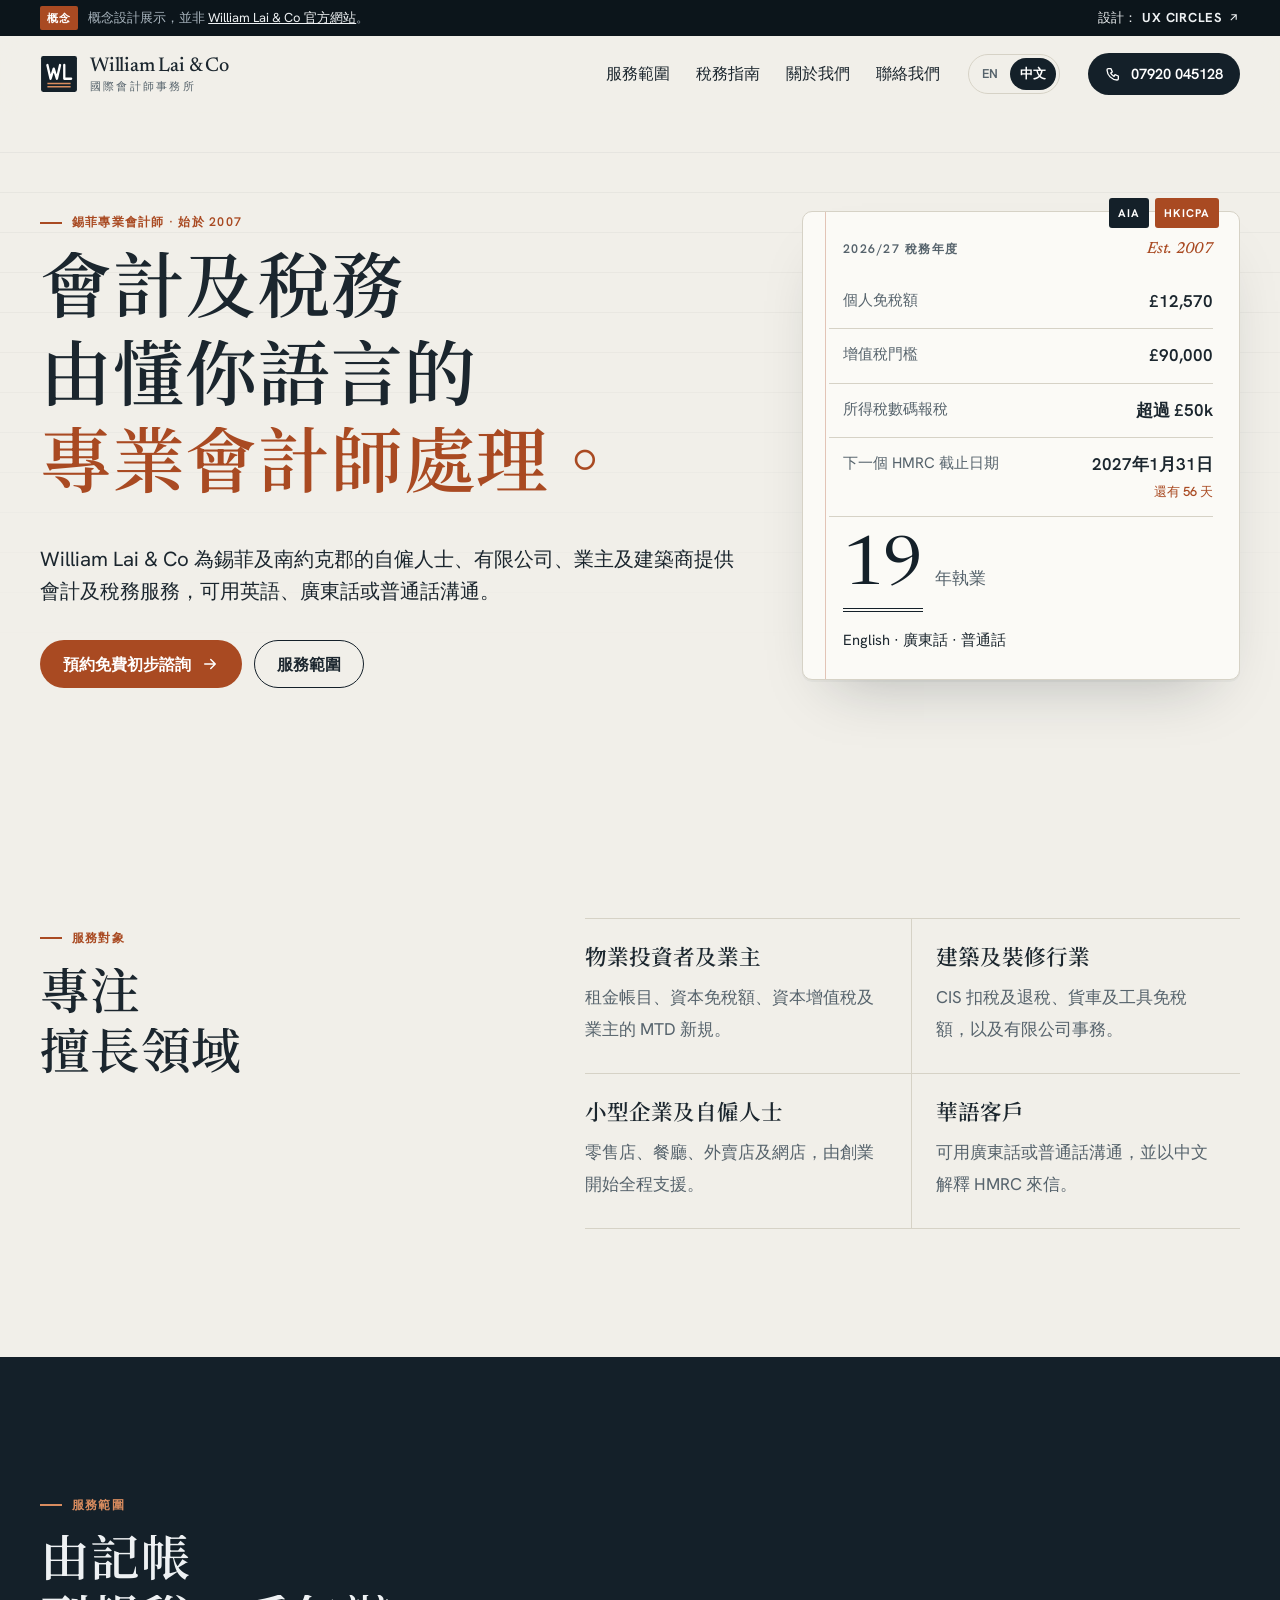
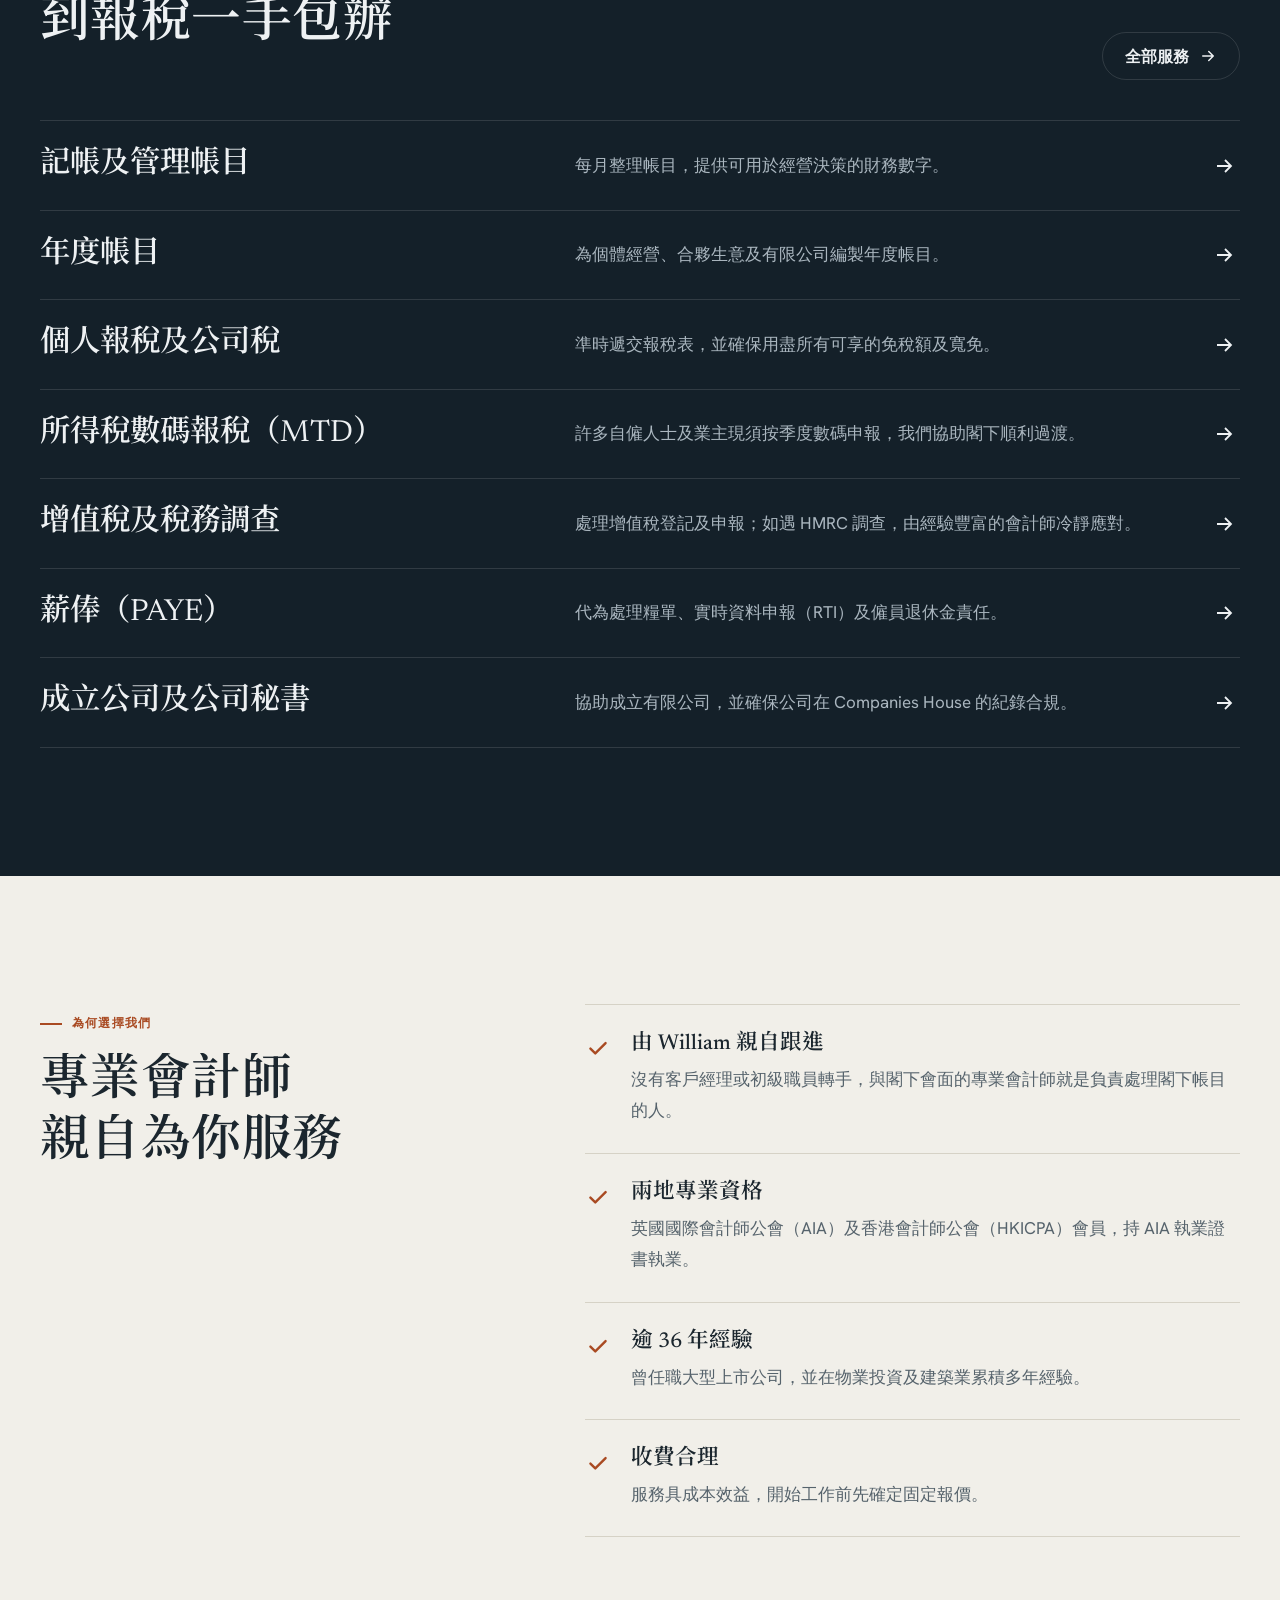
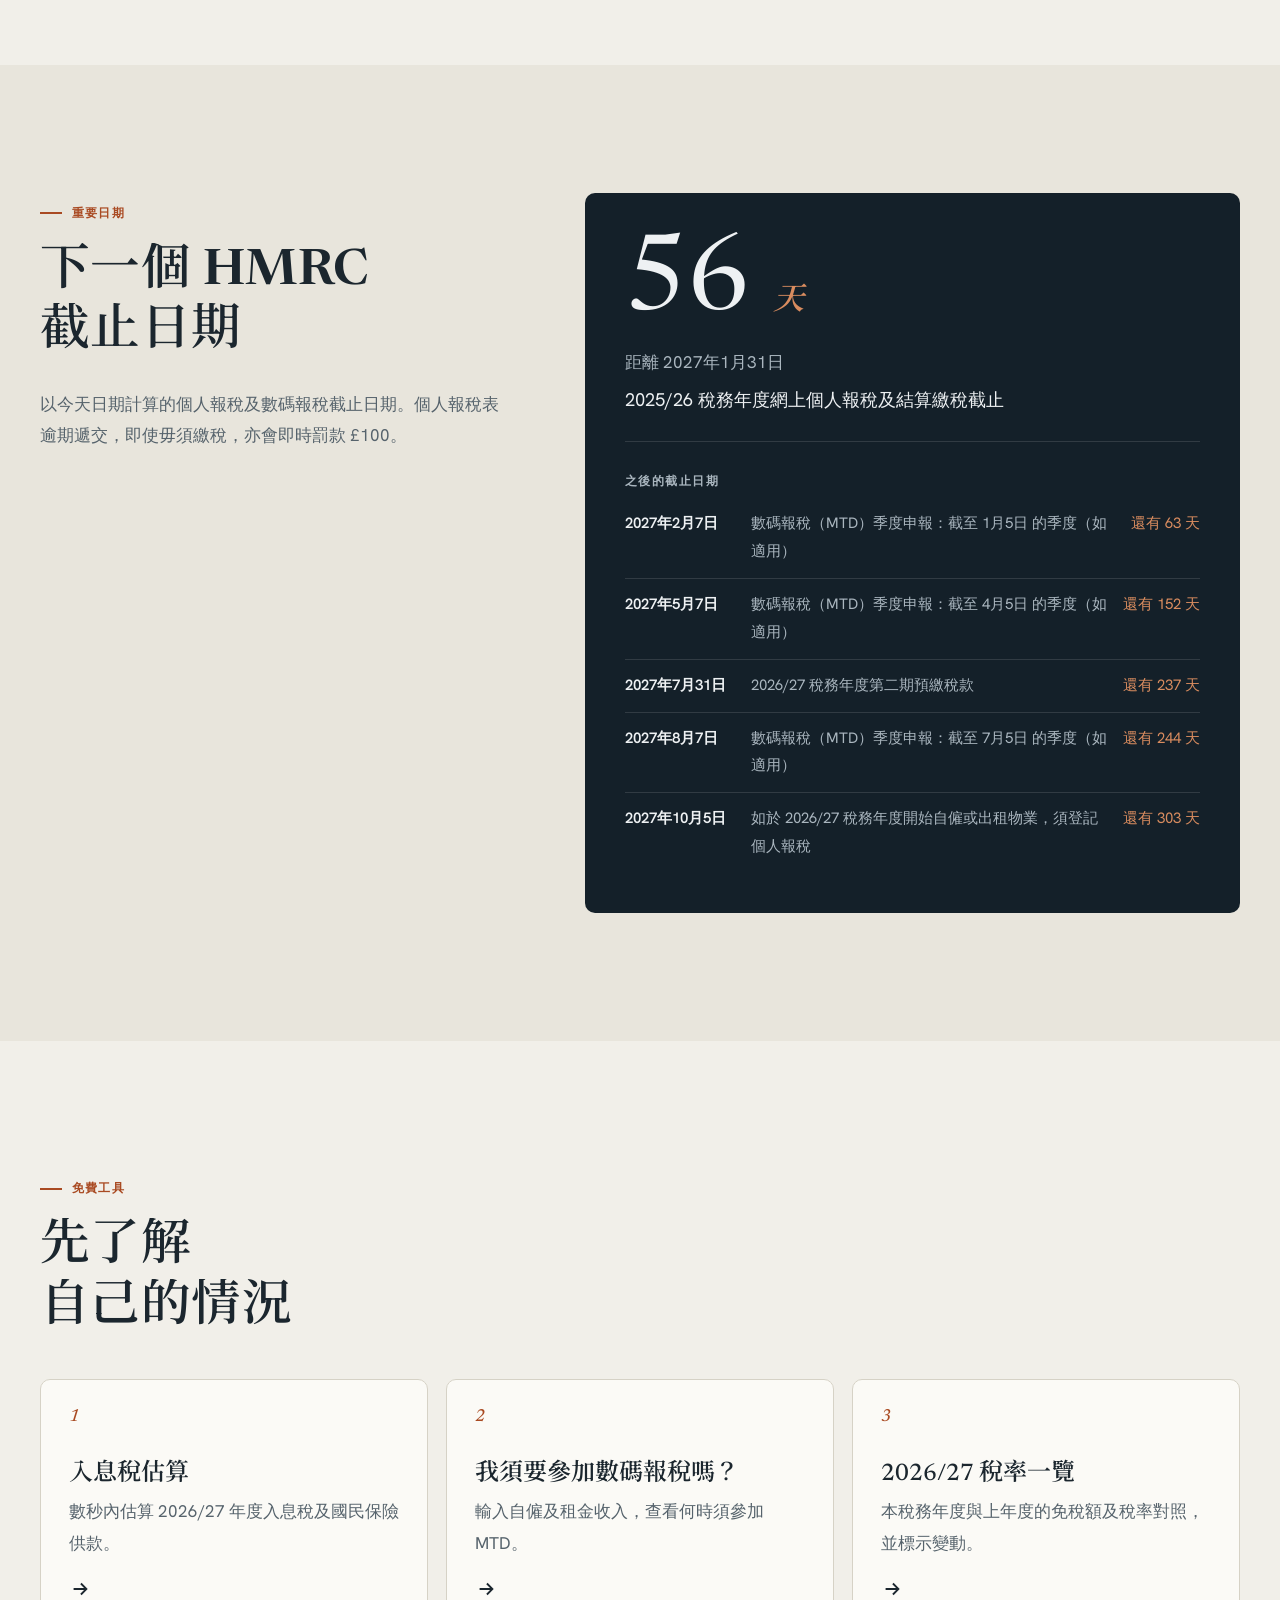
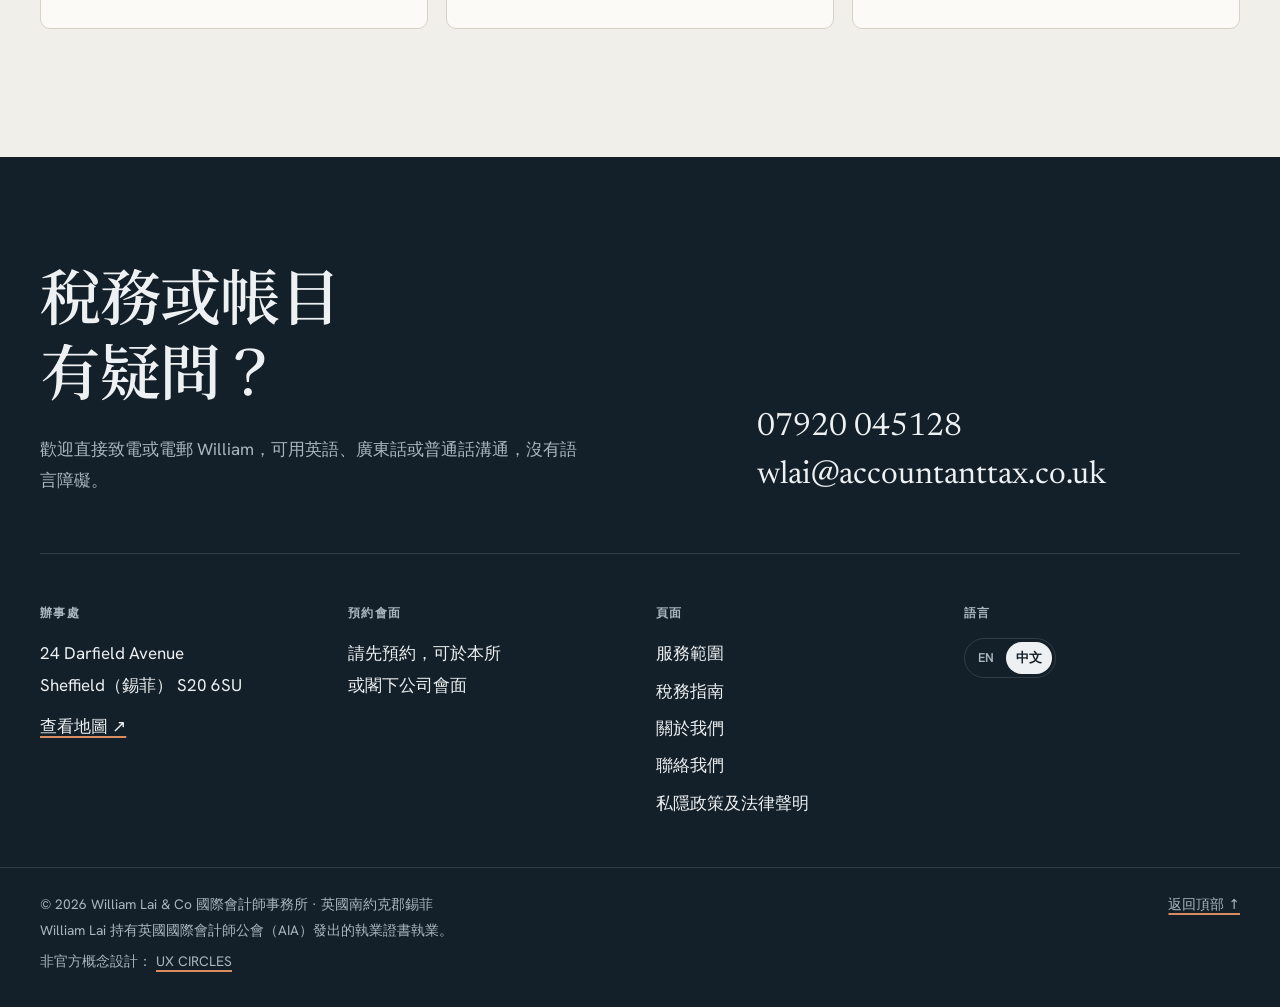
==== zh/index.html @ cf42d985 "Redesign William Lai & Co website (EN + 繁體中文) Static, bilingual concept redesign of accountanttax.co" ====
<!doctype html>
<html lang="zh-Hant">
<head>
<meta charset="utf-8">
<meta name="viewport" content="width=device-width, initial-scale=1">
<title>William Lai &amp; Co | 錫菲會計師 · 中英雙語會計及稅務服務</title>
<meta name="description" content="自 2007 年起於錫菲執業的專業會計師：帳目、個人報稅、公司稅、增值稅、薪俸及數碼報稅，可用英語、廣東話及普通話溝通。">
<link rel="canonical" href="https://accountanttax.co.uk/zh/">
<link rel="alternate" hreflang="en-GB" href="https://accountanttax.co.uk/">
<link rel="alternate" hreflang="zh-Hant" href="https://accountanttax.co.uk/zh/">
<link rel="alternate" hreflang="x-default" href="https://accountanttax.co.uk/">
<meta property="og:title" content="William Lai &amp; Co | 錫菲會計師 · 中英雙語會計及稅務服務">
<meta property="og:description" content="自 2007 年起於錫菲執業的專業會計師：帳目、個人報稅、公司稅、增值稅、薪俸及數碼報稅，可用英語、廣東話及普通話溝通。">
<meta property="og:type" content="website">
<meta property="og:locale" content="zh_HK">
<meta name="theme-color" content="#f1efe9">
<link rel="icon" href="../assets/img/favicon.svg" type="image/svg+xml">
<link rel="icon" href="../assets/img/favicon.png" type="image/png" sizes="64x64">
<link rel="apple-touch-icon" href="../assets/img/apple-touch-icon.png">
<link rel="preload" href="../assets/fonts/newsreader.woff2" as="font" type="font/woff2" crossorigin>
<link rel="preload" href="../assets/fonts/noto-serif-tc-600.woff2" as="font" type="font/woff2" crossorigin>
<link rel="stylesheet" href="../assets/css/style.css?v=17b1a040">
<script>document.documentElement.classList.add("js")</script>
<script type="application/ld+json">{"@context": "https://schema.org", "@type": "AccountingService", "name": "William Lai & Co International Accountants", "url": "https://accountanttax.co.uk/", "telephone": "+44 7920 045128", "email": "wlai@accountanttax.co.uk", "foundingDate": "2007", "founder": {"@type": "Person", "name": "William Lai", "memberOf": [{"@type": "Organization", "name": "Association of International Accountants"}, {"@type": "Organization", "name": "Hong Kong Institute of Certified Public Accountants"}]}, "address": {"@type": "PostalAddress", "streetAddress": "24 Darfield Avenue", "addressLocality": "Sheffield", "postalCode": "S20 6SU", "addressCountry": "GB"}, "areaServed": ["Sheffield", "South Yorkshire", "United Kingdom"], "knowsLanguage": ["en", "yue", "cmn"]}</script>
</head>
<body class="home">
<a class="skip" href="#main">跳至正文</a>
<div class="concept-bar" role="note">
  <div class="wrap concept-inner">
    <p><span class="concept-tag">概念</span><span class="concept-long">概念設計展示，並非 <a href="https://accountanttax.co.uk/" target="_blank" rel="noopener">William Lai &amp; Co 官方網站</a>。</span></p>
    <a href="https://ux-circles.com/web" target="_blank" rel="noopener"><span class="concept-by">設計：</span><strong>UX CIRCLES</strong> <svg viewBox="0 0 24 24" aria-hidden="true"><path d="M7 17 17 7M8 7h9v9"/></svg></a>
  </div>
</div>
<header class="site-header" data-header>
  <div class="wrap header-inner">
    <a class="brand" href="./" aria-label="William Lai &amp; Co — 主頁">
      <svg class="mark" viewBox="0 0 36 36" aria-hidden="true">
  <rect class="mark-box" x="1" y="1" width="34" height="34" rx="2"/>
  <path class="mark-wl" d="M7 9.5l3 13 3-9.5 3 9.5 3-13M23 9.5v13h6.5"/>
  <path class="mark-rule" d="M7 27h22M7 30h22"/>
</svg>
      <span class="brand-text"><span class="brand-name">William Lai &amp; Co</span><span class="brand-sub">國際會計師事務所</span></span>
    </a>
    <nav class="main-nav" aria-label="Main"><a href="services.html">服務範圍</a><a href="guides.html">稅務指南</a><a href="about.html">關於我們</a><a href="contact.html">聯絡我們</a></nav>
    <div class="lang" role="group" aria-label="Language / 語言"><a href="../" lang="en-GB" hreflang="en-GB">EN</a><a href="../zh/" lang="zh-Hant" hreflang="zh-Hant" aria-current="true">中文</a></div>
    <a class="btn btn-ink header-cta" href="tel:+447920045128"><svg viewBox="0 0 24 24" aria-hidden="true"><path d="M5 4h4l2 5-2.5 1.5a11 11 0 0 0 5 5L15 13l5 2v4a2 2 0 0 1-2 2A16 16 0 0 1 3 6a2 2 0 0 1 2-2"/></svg><span>07920 045128</span></a>
    <button class="menu-btn" aria-expanded="false" aria-controls="menu"><span class="menu-lines"><span></span><span></span></span><span class="sr">選單</span></button>
  </div>
</header>
<div class="menu" id="menu" hidden>
  <div class="wrap menu-inner">
    <ul class="menu-links"><li><a href="services.html">服務範圍</a></li><li><a href="guides.html">稅務指南</a></li><li><a href="about.html">關於我們</a></li><li><a href="contact.html">聯絡我們</a></li></ul>
    <div class="menu-foot">
      <a href="tel:+447920045128">07920 045128</a>
      <a href="mailto:wlai@accountanttax.co.uk">wlai@accountanttax.co.uk</a>
      <div class="lang" role="group" aria-label="Language / 語言"><a href="../" lang="en-GB" hreflang="en-GB">EN</a><a href="../zh/" lang="zh-Hant" hreflang="zh-Hant" aria-current="true">中文</a></div>
    </div>
  </div>
</div>
<main id="main">
<section class="hero">
  <div class="wrap hero-grid">
    <div class="hero-copy">
      <p class="label reveal-up">錫菲專業會計師 · 始於 2007</p>
      <h1 class="display split"><span class="line"><span>會計及稅務</span></span><span class="line"><span>由懂你語言的</span></span><span class="line"><span><em>專業會計師處理。</em></span></span></h1>
      <p class="lead reveal-up">William Lai &amp; Co 為錫菲及南約克郡的自僱人士、有限公司、業主及建築商提供會計及稅務服務，可用英語、廣東話或普通話溝通。</p>
      <div class="hero-ctas reveal-up"><a class="btn btn-accent" href="contact.html"><span>預約免費初步諮詢</span><svg viewBox="0 0 24 24" aria-hidden="true"><path d="M5 12h14M13 6l6 6-6 6"/></svg></a><a class="btn btn-line" href="services.html">服務範圍</a></div>
    </div>
    <aside class="ledger reveal-up" aria-label="2026/27 稅務年度">
      <p class="ledger-h"><span>2026/27 稅務年度</span><span class="ledger-est">Est. 2007</span></p>
      <dl class="ledger-rows">
        <div><dt>個人免稅額</dt><dd>£12,570</dd></div>
        <div><dt>增值稅門檻</dt><dd>£90,000</dd></div>
        <div><dt>所得稅數碼報稅</dt><dd>超過 £50k</dd></div>
        <div class="ledger-next" data-next-deadline hidden><dt>下一個 HMRC 截止日期</dt><dd><span data-dl-date></span><small data-dl-in></small></dd></div>
      </dl>
      <div class="ledger-total">
        <p><span class="ledger-num" data-since="2007">19</span><span>年執業</span></p>
        <p class="ledger-langs">English · 廣東話 · 普通話</p>
      </div>
      <div class="ledger-badges"><span>AIA</span><span>HKICPA</span></div>
    </aside>
  </div>
</section>

<section class="section" aria-labelledby="who-h">
  <div class="wrap split-grid">
    <div class="sticky-col">
      <p class="label reveal-up">服務對象</p>
      <h2 class="h2 split" id="who-h"><span class="line"><span>專注</span></span><span class="line"><span>擅長領域</span></span></h2>
    </div>
    <ul class="who-list">
        <li class="who-item reveal-up"><h3>物業投資者及業主</h3><p>租金帳目、資本免稅額、資本增值稅及業主的 MTD 新規。</p></li>
        <li class="who-item reveal-up"><h3>建築及裝修行業</h3><p>CIS 扣稅及退稅、貨車及工具免稅額，以及有限公司事務。</p></li>
        <li class="who-item reveal-up"><h3>小型企業及自僱人士</h3><p>零售店、餐廳、外賣店及網店，由創業開始全程支援。</p></li>
        <li class="who-item reveal-up"><h3>華語客戶</h3><p>可用廣東話或普通話溝通，並以中文解釋 HMRC 來信。</p></li>
    </ul>
  </div>
</section>

<section class="section section-ink" aria-labelledby="svc-h">
  <div class="wrap">
    <div class="sec-head">
      <div><p class="label reveal-up">服務範圍</p>
      <h2 class="h2 split" id="svc-h"><span class="line"><span>由記帳</span></span><span class="line"><span>到報稅一手包辦</span></span></h2></div>
      <a class="btn btn-on-ink" href="services.html"><span>全部服務</span><svg viewBox="0 0 24 24" aria-hidden="true"><path d="M5 12h14M13 6l6 6-6 6"/></svg></a>
    </div>
    <ul class="svc-list">
        <li class="svc-row reveal-up"><a href="services.html#bookkeeping"><span class="svc-t">記帳及管理帳目</span><span class="svc-s">每月整理帳目，提供可用於經營決策的財務數字。</span><svg viewBox="0 0 24 24" aria-hidden="true"><path d="M5 12h14M13 6l6 6-6 6"/></svg></a></li>
        <li class="svc-row reveal-up"><a href="services.html#accounts"><span class="svc-t">年度帳目</span><span class="svc-s">為個體經營、合夥生意及有限公司編製年度帳目。</span><svg viewBox="0 0 24 24" aria-hidden="true"><path d="M5 12h14M13 6l6 6-6 6"/></svg></a></li>
        <li class="svc-row reveal-up"><a href="services.html#tax"><span class="svc-t">個人報稅及公司稅</span><span class="svc-s">準時遞交報稅表，並確保用盡所有可享的免稅額及寬免。</span><svg viewBox="0 0 24 24" aria-hidden="true"><path d="M5 12h14M13 6l6 6-6 6"/></svg></a></li>
        <li class="svc-row reveal-up"><a href="services.html#mtd"><span class="svc-t">所得稅數碼報稅（MTD）</span><span class="svc-s">許多自僱人士及業主現須按季度數碼申報，我們協助閣下順利過渡。</span><svg viewBox="0 0 24 24" aria-hidden="true"><path d="M5 12h14M13 6l6 6-6 6"/></svg></a></li>
        <li class="svc-row reveal-up"><a href="services.html#vat"><span class="svc-t">增值稅及稅務調查</span><span class="svc-s">處理增值稅登記及申報；如遇 HMRC 調查，由經驗豐富的會計師冷靜應對。</span><svg viewBox="0 0 24 24" aria-hidden="true"><path d="M5 12h14M13 6l6 6-6 6"/></svg></a></li>
        <li class="svc-row reveal-up"><a href="services.html#payroll"><span class="svc-t">薪俸（PAYE）</span><span class="svc-s">代為處理糧單、實時資料申報（RTI）及僱員退休金責任。</span><svg viewBox="0 0 24 24" aria-hidden="true"><path d="M5 12h14M13 6l6 6-6 6"/></svg></a></li>
        <li class="svc-row reveal-up"><a href="services.html#company"><span class="svc-t">成立公司及公司秘書</span><span class="svc-s">協助成立有限公司，並確保公司在 Companies House 的紀錄合規。</span><svg viewBox="0 0 24 24" aria-hidden="true"><path d="M5 12h14M13 6l6 6-6 6"/></svg></a></li>
    </ul>
  </div>
</section>

<section class="section" aria-labelledby="why-h">
  <div class="wrap split-grid">
    <div class="sticky-col">
      <p class="label reveal-up">為何選擇我們</p>
      <h2 class="h2 split" id="why-h"><span class="line"><span>專業會計師</span></span><span class="line"><span>親自為你服務</span></span></h2>
    </div>
    <ul class="why-list">
        <li class="why-item reveal-up"><svg viewBox="0 0 24 24" aria-hidden="true"><path d="m5 12.5 4.5 4.5L19 7.5"/></svg><div><h3>由 William 親自跟進</h3><p>沒有客戶經理或初級職員轉手，與閣下會面的專業會計師就是負責處理閣下帳目的人。</p></div></li>
        <li class="why-item reveal-up"><svg viewBox="0 0 24 24" aria-hidden="true"><path d="m5 12.5 4.5 4.5L19 7.5"/></svg><div><h3>兩地專業資格</h3><p>英國國際會計師公會（AIA）及香港會計師公會（HKICPA）會員，持 AIA 執業證書執業。</p></div></li>
        <li class="why-item reveal-up"><svg viewBox="0 0 24 24" aria-hidden="true"><path d="m5 12.5 4.5 4.5L19 7.5"/></svg><div><h3>逾 36 年經驗</h3><p>曾任職大型上市公司，並在物業投資及建築業累積多年經驗。</p></div></li>
        <li class="why-item reveal-up"><svg viewBox="0 0 24 24" aria-hidden="true"><path d="m5 12.5 4.5 4.5L19 7.5"/></svg><div><h3>收費合理</h3><p>服務具成本效益，開始工作前先確定固定報價。</p></div></li>
    </ul>
  </div>
</section>

<section class="section deadlines" id="key-dates" aria-labelledby="kd-h">
  <div class="wrap dl-grid" data-countdown>
    <div>
      <p class="label reveal-up">重要日期</p>
      <h2 class="h2 split" id="kd-h"><span class="line"><span>下一個 HMRC</span></span><span class="line"><span>截止日期</span></span></h2>
      <p class="muted reveal-up">以今天日期計算的個人報稅及數碼報稅截止日期。個人報稅表逾期遞交，即使毋須繳稅，亦會即時罰款 £100。</p>
    </div>
    <div class="dl-card reveal-up">
      <p class="dl-big"><span data-cd-days>—</span> <span class="dl-unit" data-cd-unit></span></p>
      <p class="dl-until" data-cd-until></p>
      <p class="dl-what" data-cd-what></p>
      <h3 class="dl-after">之後的截止日期</h3>
      <ol class="dl-list" data-deadlines></ol>
    </div>
  </div>
</section>

<section class="section" aria-labelledby="tools-h">
  <div class="wrap">
    <p class="label reveal-up">免費工具</p>
    <h2 class="h2 split" id="tools-h"><span class="line"><span>先了解</span></span><span class="line"><span>自己的情況</span></span></h2>
    <div class="tool-grid">
        <a class="tool-card reveal-up" href="guides.html#estimator"><span class="tool-n">1</span><h3>入息稅估算</h3><p>數秒內估算 2026/27 年度入息稅及國民保險供款。</p><svg viewBox="0 0 24 24" aria-hidden="true"><path d="M5 12h14M13 6l6 6-6 6"/></svg></a>
        <a class="tool-card reveal-up" href="guides.html#mtd"><span class="tool-n">2</span><h3>我須要參加數碼報稅嗎？</h3><p>輸入自僱及租金收入，查看何時須參加 MTD。</p><svg viewBox="0 0 24 24" aria-hidden="true"><path d="M5 12h14M13 6l6 6-6 6"/></svg></a>
        <a class="tool-card reveal-up" href="guides.html#rates"><span class="tool-n">3</span><h3>2026/27 稅率一覽</h3><p>本稅務年度與上年度的免稅額及稅率對照，並標示變動。</p><svg viewBox="0 0 24 24" aria-hidden="true"><path d="M5 12h14M13 6l6 6-6 6"/></svg></a>
    </div>
  </div>
</section>
</main>
<footer class="site-footer">
  <div class="wrap">
    <div class="footer-top">
      <div>
        <h2 class="footer-q split"><span class="line"><span>稅務或帳目</span></span><span class="line"><span>有疑問？</span></span></h2>
        <p class="footer-lead">歡迎直接致電或電郵 William，可用英語、廣東話或普通話溝通，沒有語言障礙。</p>
      </div>
      <div class="footer-contact">
        <a class="big-link" href="tel:+447920045128">07920 045128</a>
        <a class="big-link" href="mailto:wlai@accountanttax.co.uk">wlai@accountanttax.co.uk</a>
      </div>
    </div>
    <div class="footer-grid">
      <div><h3 class="f-h">辦事處</h3><p>24 Darfield Avenue<br>Sheffield（錫菲） S20 6SU</p><p><a class="u" href="https://www.google.com/maps/search/?api=1&query=24+Darfield+Avenue+Sheffield+S20+6SU" rel="noopener" target="_blank">查看地圖 ↗</a></p></div>
      <div><h3 class="f-h">預約會面</h3><p>請先預約，可於本所<br>或閣下公司會面</p></div>
      <div><h3 class="f-h">頁面</h3><ul class="f-links"><li><a href="services.html">服務範圍</a></li><li><a href="guides.html">稅務指南</a></li><li><a href="about.html">關於我們</a></li><li><a href="contact.html">聯絡我們</a></li><li><a href="legal.html">私隱政策及法律聲明</a></li></ul></div>
      <div><h3 class="f-h">語言</h3><div class="lang" role="group" aria-label="Language / 語言"><a href="../" lang="en-GB" hreflang="en-GB">EN</a><a href="../zh/" lang="zh-Hant" hreflang="zh-Hant" aria-current="true">中文</a></div></div>
    </div>
  </div>
  <div class="wrap footer-base">
    <span>© <span data-year>2026</span> William Lai &amp; Co 國際會計師事務所 · 英國南約克郡錫菲<br>William Lai 持有英國國際會計師公會（AIA）發出的執業證書執業。<br><span class="concept-note">非官方概念設計： <a class="u" href="https://ux-circles.com/web" target="_blank" rel="noopener">UX CIRCLES</a></span></span>
    <a href="#main" class="u">返回頂部 ↑</a>
  </div>
</footer>
<nav class="action-bar" aria-label="Quick contact">
  <a href="tel:+447920045128"><svg viewBox="0 0 24 24" aria-hidden="true"><path d="M5 4h4l2 5-2.5 1.5a11 11 0 0 0 5 5L15 13l5 2v4a2 2 0 0 1-2 2A16 16 0 0 1 3 6a2 2 0 0 1 2-2"/></svg><span>致電</span></a>
  <a href="mailto:wlai@accountanttax.co.uk"><svg viewBox="0 0 24 24" aria-hidden="true"><rect x="3" y="5" width="18" height="14" rx="2"/><path d="m3 7 9 6 9-6"/></svg><span>電郵</span></a>
  <a href="https://www.google.com/maps/search/?api=1&query=24+Darfield+Avenue+Sheffield+S20+6SU" target="_blank" rel="noopener"><svg viewBox="0 0 24 24" aria-hidden="true"><path d="M12 21s-7-6.2-7-12a7 7 0 0 1 14 0c0 5.8-7 12-7 12z"/><circle cx="12" cy="9" r="2.5"/></svg><span>地圖</span></a>
</nav>
<script>window.WLAI = {"today": "今天", "tomorrow": "明天", "inDays": "還有 {n} 天", "days": "天", "day": "天", "until": "距離 {date}", "dl": {"jan": "{ty} 稅務年度網上個人報稅及結算繳稅截止", "jul": "{ty} 稅務年度第二期預繳稅款", "oct5": "如於 {ty} 稅務年度開始自僱或出租物業，須登記個人報稅", "oct31": "{ty} 稅務年度紙本個人報稅表截止", "mtd": "數碼報稅（MTD）季度申報：截至 {end} 的季度（如適用）"}, "tax": {"tax": "入息稅", "ni": "國民保險供款", "total": "稅款及國民保險合計", "take": "扣除後實得", "eff": "整體稅率", "pa": "已使用個人免稅額", "c1": "第一類（受僱）", "c4": "第四類（自僱）"}, "mtd": {"in26": "<strong>閣下由 2026 年 4 月 6 日起已須參加。</strong>由於 2024/25 年度合資格收入超過 £50,000，閣下現時應已使用數碼記帳並遞交季度申報。下一次申報截止日為 {next}。", "in27": "<strong>閣下須於 2027 年 4 月 6 日起參加</strong>（如 2025/26 年度合資格收入亦超過 £30,000），請於此之前開始使用 MTD 兼容軟件。", "in28": "<strong>閣下須於 2028 年 4 月 6 日起參加</strong>（如 2026/27 年度合資格收入亦超過 £20,000）。", "out": "<strong>暫時毋須參加。</strong>£20,000 或以下低於目前公佈的所有門檻，但閣下仍可自願登記。"}, "mailSubject": "網站查詢", "mailName": "姓名", "mailPhone": "電話", "mailLang": "希望使用的語言", "mailService": "查詢服務"};</script>
<script src="../assets/js/main.js?v=4d3c659e" defer></script>
</body>
</html>
---- assets/css/style.css ----
/* William Lai & Co: steel slate, warm paper and a forged-copper accent */
@font-face { font-family: "Newsreader"; src: url("../fonts/newsreader.woff2") format("woff2"); font-weight: 400 600; font-style: normal; font-display: swap; }
@font-face { font-family: "Newsreader"; src: url("../fonts/newsreader-italic.woff2") format("woff2"); font-weight: 400 600; font-style: italic; font-display: swap; }
@font-face { font-family: "Hanken Grotesk"; src: url("../fonts/hanken-grotesk.woff2") format("woff2"); font-weight: 400 700; font-style: normal; font-display: swap; }
@font-face { font-family: "Noto Serif TC"; src: url("../fonts/noto-serif-tc-600.woff2") format("woff2"); font-weight: 600; font-style: normal; font-display: swap; }

:root {
  --paper: #f1efe9;
  --paper-2: #e8e5dc;
  --card: #fbfaf6;
  --ink: #142029;
  --ink-2: #1d2b36;
  --text: #1b262e;
  --muted: #56636c;
  --line: #d6d2c6;
  --line-ink: rgb(255 255 255 / .12);
  --copper: #a94a22;
  --copper-2: #d98c5f;
  --copper-soft: #f2dfd2;
  --steel: #7a8c99;
  --on-ink: #eef1f3;
  --on-ink-2: #aab6bf;
  --display: "Newsreader", Georgia, "Times New Roman", serif;
  --sans: "Hanken Grotesk", system-ui, -apple-system, "Segoe UI", Roboto, sans-serif;
  --wrap: 1200px;
  --gut: clamp(16px, 4vw, 40px);
  --r: 6px;
  --ease: cubic-bezier(.2, .7, .1, 1);
}
:lang(zh) { --display: "Newsreader", "Noto Serif TC", "Songti TC", "PMingLiU", serif; --sans: "Hanken Grotesk", "PingFang TC", "Microsoft JhengHei", "Noto Sans TC", system-ui, sans-serif; }

*, *::before, *::after { box-sizing: border-box; }
html { -webkit-text-size-adjust: 100%; scroll-padding-top: 110px; }
body { margin: 0; background: var(--paper); color: var(--text); font: 400 1.0625rem/1.65 var(--sans); -webkit-font-smoothing: antialiased; overflow-x: clip; }
:lang(zh) body { line-height: 1.85; }
img, svg { display: block; max-width: 100%; }
a { color: inherit; }
h1, h2, h3 { margin: 0; font-weight: 500; }
p { margin: 0 0 1em; }
ul, ol { margin: 0; padding: 0; list-style: none; }
button, input, select, textarea { font: inherit; color: inherit; }
:focus-visible { outline: 2px solid var(--copper); outline-offset: 3px; border-radius: 2px; }
.sr { position: absolute; width: 1px; height: 1px; overflow: hidden; clip: rect(0 0 0 0); white-space: nowrap; }
.skip { position: absolute; left: 12px; top: -60px; z-index: 100; background: var(--ink); color: #fff; padding: 10px 14px; border-radius: var(--r); }
.skip:focus { top: 12px; }
.wrap { width: 100%; max-width: calc(var(--wrap) + var(--gut) * 2); margin: 0 auto; padding: 0 var(--gut); }

/* ---------------------------------------------------------------- type */
.display { font: 400 clamp(2.5rem, 5.6vw, 4.6rem)/1.02 var(--display); letter-spacing: -.02em; font-variation-settings: "opsz" 72; }
.display em, .page-title em { font-style: italic; color: var(--copper); }
.page-title { font: 400 clamp(2.4rem, 5.6vw, 4.4rem)/1.04 var(--display); letter-spacing: -.02em; font-variation-settings: "opsz" 72; }
.h2 { font: 400 clamp(2rem, 4vw, 3.1rem)/1.08 var(--display); letter-spacing: -.015em; margin-bottom: .5em; font-variation-settings: "opsz" 60; }
.h3 { font: 500 clamp(1.35rem, 2.2vw, 1.7rem)/1.2 var(--display); margin-bottom: .5em; }
:lang(zh) .display, :lang(zh) .page-title, :lang(zh) .h2, :lang(zh) .h3 { font-weight: 600; letter-spacing: .01em; line-height: 1.22; }
.label { display: inline-flex; align-items: center; gap: 10px; font-size: .78rem; font-weight: 600; letter-spacing: .14em; text-transform: uppercase; color: var(--copper); margin-bottom: 18px; }
.label::before { content: ""; width: 22px; height: 2px; background: currentColor; }
:lang(zh) .label { letter-spacing: .1em; }
.lead { font-size: clamp(1.1rem, 1.6vw, 1.28rem); line-height: 1.6; color: var(--text); max-width: 38em; }
.muted { color: var(--muted); }
.mini { font-size: .76rem; font-weight: 600; letter-spacing: .12em; text-transform: uppercase; color: var(--muted); margin: 0 0 10px; }
.fine { font-size: .86rem; color: var(--muted); margin-top: 14px; }
.u { text-decoration: underline; text-decoration-color: var(--copper); text-underline-offset: 4px; text-decoration-thickness: 1.5px; }
.u:hover { color: var(--copper); }

/* reveal: headline lines slide up; blocks fade up */
.split .line { display: block; overflow: hidden; padding-bottom: .06em; margin-bottom: -.06em; }
.split .line > span { display: inline-block; }
.js .split .line > span { transform: translateY(105%); transition: transform .9s var(--ease); }
.js .split.is-in .line > span { transform: none; }
.js .split .line:nth-child(2) > span { transition-delay: .08s; }
.js .split .line:nth-child(3) > span { transition-delay: .16s; }
.js .reveal-up { opacity: 0; transform: translateY(18px); transition: opacity .8s var(--ease), transform .8s var(--ease); }
.js .reveal-up.is-in { opacity: 1; transform: none; }
@media (prefers-reduced-motion: reduce) {
  .js .split .line > span, .js .reveal-up { transform: none !important; opacity: 1 !important; transition: none !important; }
  * { scroll-behavior: auto !important; }
}

/* ---------------------------------------------------------------- buttons */
.btn { display: inline-flex; align-items: center; gap: 10px; min-height: 48px; padding: 0 22px; border-radius: 999px; font-weight: 600; font-size: .98rem; text-decoration: none; border: 1.5px solid transparent; cursor: pointer; transition: background .25s, color .25s, border-color .25s, transform .25s var(--ease); }
.btn svg { width: 18px; height: 18px; fill: none; stroke: currentColor; stroke-width: 2; stroke-linecap: round; stroke-linejoin: round; transition: transform .3s var(--ease); }
.btn:hover svg { transform: translateX(4px); }
.btn-accent { background: var(--copper); color: #fff; }
.btn-accent:hover { background: #8e3b19; }
.btn-ink { background: var(--ink); color: #fff; }
.btn-ink:hover { background: var(--copper); }
.btn-line { border-color: var(--ink); }
.btn-line:hover { background: var(--ink); color: #fff; }
.btn-on-ink { border-color: var(--line-ink); color: var(--on-ink); }
.btn-on-ink:hover { background: var(--on-ink); color: var(--ink); }

/* ---------------------------------------------------------------- concept bar */
.concept-bar { background: #0c151b; color: var(--on-ink-2); font-size: 13px; position: relative; z-index: 31; }
.concept-inner { display: flex; justify-content: space-between; align-items: center; gap: 16px; min-height: 36px; }
.concept-inner p { margin: 0; display: flex; gap: 10px; align-items: center; min-width: 0; }
.concept-long { overflow: hidden; text-overflow: ellipsis; white-space: nowrap; }
.concept-tag { flex-shrink: 0; background: var(--copper); color: #fff; font-weight: 600; font-size: 11px; letter-spacing: .1em; text-transform: uppercase; padding: 2px 7px; border-radius: 2px; }
.concept-bar a { color: var(--on-ink); }
.concept-inner > a { display: inline-flex; align-items: center; gap: 5px; text-decoration: none; white-space: nowrap; }
.concept-inner > a strong { letter-spacing: .06em; }
.concept-inner > a svg { width: 13px; height: 13px; fill: none; stroke: currentColor; stroke-width: 2; }
.concept-inner > a:hover { color: var(--copper-2); }

/* ---------------------------------------------------------------- header */
.site-header { position: sticky; top: 0; z-index: 30; background: rgb(241 239 233 / .92); backdrop-filter: blur(12px) saturate(1.2); -webkit-backdrop-filter: blur(12px) saturate(1.2); border-bottom: 1px solid transparent; transition: transform .4s var(--ease), border-color .3s; }
.site-header.is-scrolled { border-bottom-color: var(--line); }
.site-header.is-hidden { transform: translateY(-100%); }
.header-inner { display: flex; align-items: center; gap: 28px; height: 76px; }
.brand { display: flex; align-items: center; gap: 12px; text-decoration: none; margin-right: auto; }
.mark { width: 38px; height: 38px; flex-shrink: 0; }
.mark-box { fill: var(--ink); }
.mark-wl { fill: none; stroke: #fff; stroke-width: 2.2; stroke-linecap: round; stroke-linejoin: round; }
.mark-rule { fill: none; stroke: var(--copper-2); stroke-width: 1.4; }
.brand-text { display: flex; flex-direction: column; line-height: 1.1; }
.brand-name { font: 500 1.25rem/1.1 var(--display); letter-spacing: -.01em; }
.brand-sub { font-size: .7rem; letter-spacing: .14em; text-transform: uppercase; color: var(--muted); margin-top: 3px; }
:lang(zh) .brand-sub { letter-spacing: .2em; }
.main-nav { display: flex; gap: 26px; }
.main-nav a { text-decoration: none; font-weight: 500; font-size: .98rem; position: relative; padding: 6px 0; }
.main-nav a::after { content: ""; position: absolute; left: 0; right: 0; bottom: 0; height: 2px; background: var(--copper); transform: scaleX(0); transform-origin: left; transition: transform .35s var(--ease); }
.main-nav a:hover::after, .main-nav a[aria-current="page"]::after { transform: scaleX(1); }
.lang { display: inline-flex; border: 1px solid var(--line); border-radius: 999px; padding: 3px; gap: 2px; }
.lang a { text-decoration: none; font-size: .8rem; font-weight: 600; padding: 4px 10px; border-radius: 999px; color: var(--muted); }
.lang a[aria-current="true"] { background: var(--ink); color: #fff; }
.lang a:not([aria-current]):hover { color: var(--text); }
.header-cta { min-height: 42px; padding: 0 16px; font-size: .92rem; }
.header-cta svg { width: 16px; height: 16px; }
.menu-btn { display: none; width: 46px; height: 46px; border: 1px solid var(--line); background: var(--card); border-radius: 999px; cursor: pointer; align-items: center; justify-content: center; }
.menu-lines { display: grid; gap: 6px; width: 18px; }
.menu-lines span { height: 2px; background: var(--ink); transition: transform .35s var(--ease); }
.menu-open .menu-lines span:first-child { transform: translateY(4px) rotate(45deg); }
.menu-open .menu-lines span:last-child { transform: translateY(-4px) rotate(-45deg); }
.menu { position: fixed; inset: 0; z-index: 29; background: var(--ink); color: var(--on-ink); padding-top: 140px; opacity: 0; transition: opacity .35s var(--ease); overflow-y: auto; }
.menu.is-open { opacity: 1; }
.menu-links a { display: block; text-decoration: none; font: 400 clamp(2.2rem, 9vw, 3rem)/1.25 var(--display); padding: 6px 0; border-bottom: 1px solid var(--line-ink); }
.menu-links a[aria-current="page"] { color: var(--copper-2); }
.menu-foot { display: grid; gap: 10px; margin: 32px 0 120px; }
.menu-foot a { color: var(--on-ink-2); }
.menu-foot .lang { border-color: var(--line-ink); width: max-content; }
.menu-foot .lang a[aria-current="true"] { background: var(--on-ink); color: var(--ink); }
.menu-open .site-header { background: var(--ink); color: var(--on-ink); }
.menu-open .brand-sub { color: var(--on-ink-2); }
.menu-open .mark-box { fill: var(--copper); }
.menu-open .menu-btn { background: transparent; border-color: var(--line-ink); }
.menu-open .menu-lines span { background: #fff; }

/* ---------------------------------------------------------------- sections */
.section { padding: clamp(72px, 10vw, 128px) 0; }
.section-tight { padding-top: 24px; }
.section-ink { background: var(--ink); color: var(--on-ink); }
.section-ink .label { color: var(--copper-2); }
.section-ink .muted, .section-ink .fine { color: var(--on-ink-2); }
.section-tint { background: var(--paper-2); }
.split-grid { display: grid; grid-template-columns: minmax(0, 5fr) minmax(0, 7fr); gap: clamp(32px, 6vw, 96px); align-items: start; }
.sticky-col { position: sticky; top: 120px; }
.sec-head { display: flex; justify-content: space-between; align-items: end; gap: 24px; margin-bottom: 40px; flex-wrap: wrap; }

/* ---------------------------------------------------------------- hero */
.hero { padding: clamp(48px, 7vw, 96px) 0 clamp(64px, 8vw, 112px); position: relative; }
.hero::before { content: ""; position: absolute; inset: 0; background-image: repeating-linear-gradient(to bottom, transparent 0 39px, rgb(20 32 41 / .05) 39px 40px); mask-image: linear-gradient(to bottom, #000 0%, transparent 85%); -webkit-mask-image: linear-gradient(to bottom, #000 0%, transparent 85%); pointer-events: none; }
.hero-grid { position: relative; display: grid; grid-template-columns: minmax(0, 7fr) minmax(0, 4.4fr); gap: clamp(32px, 5vw, 72px); align-items: center; }
.hero .lead { margin: 28px 0 32px; }
.hero-ctas { display: flex; flex-wrap: wrap; gap: 12px; }

/* the ledger card */
.ledger { background: var(--card); border: 1px solid var(--line); border-radius: 10px; padding: 26px 26px 22px; box-shadow: 0 30px 60px -30px rgb(20 32 41 / .28), 0 2px 0 rgb(20 32 41 / .04); position: relative; }
.ledger::before { content: ""; position: absolute; left: 22px; top: 0; bottom: 0; width: 1px; background: rgb(169 74 34 / .3); }
.ledger-h { display: flex; justify-content: space-between; align-items: baseline; padding-left: 14px; font-weight: 600; font-size: .78rem; letter-spacing: .12em; text-transform: uppercase; color: var(--muted); margin-bottom: 14px; }
.ledger-est { font: italic 500 1rem var(--display); letter-spacing: 0; text-transform: none; color: var(--copper); }
.ledger-rows { margin: 0; }
.ledger-rows > div { display: flex; justify-content: space-between; gap: 16px; padding: 11px 0 11px 14px; border-bottom: 1px solid var(--line); }
.ledger-rows dt { color: var(--muted); font-size: .95rem; }
.ledger-rows dd { margin: 0; font-weight: 600; font-variant-numeric: tabular-nums; text-align: right; }
.ledger-next dd { display: flex; flex-direction: column; align-items: flex-end; }
.ledger-next small { font-weight: 500; color: var(--copper); font-size: .82rem; }
.ledger-total { padding: 18px 0 4px 14px; }
.ledger-total p:first-child { display: flex; align-items: baseline; gap: 12px; margin: 0; }
.ledger-num { font: 400 4.2rem/1 var(--display); color: var(--ink); font-variant-numeric: tabular-nums; padding-bottom: 6px; border-bottom: 4px double var(--ink); }
.ledger-total span:not(.ledger-num) { color: var(--muted); }
.ledger-langs { margin: 14px 0 0; font-size: .92rem; }
.ledger-badges { position: absolute; top: -14px; right: 20px; display: flex; gap: 6px; }
.ledger-badges span { background: var(--ink); color: #fff; font-size: .7rem; font-weight: 700; letter-spacing: .1em; padding: 5px 9px; border-radius: 3px; }
.ledger-badges span + span { background: var(--copper); }

/* ---------------------------------------------------------------- lists */
.who-list { display: grid; grid-template-columns: 1fr 1fr; gap: 0; border-top: 1px solid var(--line); }
.who-item { padding: 28px 24px 28px 0; border-bottom: 1px solid var(--line); }
.who-item:nth-child(odd) { border-right: 1px solid var(--line); }
.who-item:nth-child(even) { padding-left: 24px; }
.who-item h3 { font: 500 1.35rem/1.25 var(--display); margin-bottom: 8px; }
.who-item p { color: var(--muted); margin: 0; }

.svc-list { border-top: 1px solid var(--line-ink); }
.svc-row a { display: grid; grid-template-columns: minmax(0, 5fr) minmax(0, 6fr) 28px; gap: 24px; align-items: center; padding: 26px 0; border-bottom: 1px solid var(--line-ink); text-decoration: none; transition: padding .35s var(--ease), color .25s; }
.svc-t { font: 400 clamp(1.4rem, 2.4vw, 1.9rem)/1.2 var(--display); }
.svc-s { color: var(--on-ink-2); }
.svc-row svg { width: 24px; height: 24px; fill: none; stroke: currentColor; stroke-width: 1.8; transition: transform .35s var(--ease); }
.svc-row a:hover { padding-left: 12px; color: var(--copper-2); }
.svc-row a:hover svg { transform: translateX(6px); }

.why-list { display: grid; gap: 0; border-top: 1px solid var(--line); }
.why-item { display: grid; grid-template-columns: 28px 1fr; gap: 18px; padding: 26px 0; border-bottom: 1px solid var(--line); }
.why-item svg { width: 26px; height: 26px; fill: none; stroke: var(--copper); stroke-width: 2.2; stroke-linecap: round; stroke-linejoin: round; margin-top: 4px; }
.why-item h3 { font: 500 1.35rem/1.25 var(--display); margin-bottom: 6px; }
.why-item p { margin: 0; color: var(--muted); }

.tool-grid { display: grid; grid-template-columns: repeat(3, 1fr); gap: 18px; margin-top: 40px; }
.tool-card { position: relative; display: flex; flex-direction: column; background: var(--card); border: 1px solid var(--line); border-radius: 10px; padding: 28px; text-decoration: none; min-height: 250px; transition: transform .35s var(--ease), box-shadow .35s, border-color .3s; }
.tool-card:hover { transform: translateY(-4px); box-shadow: 0 24px 40px -24px rgb(20 32 41 / .35); border-color: var(--copper); }
.tool-n { font: italic 500 1.1rem var(--display); color: var(--copper); margin-bottom: auto; }
.tool-card h3 { font: 500 1.5rem/1.2 var(--display); margin: 32px 0 8px; }
.tool-card p { color: var(--muted); margin: 0 0 18px; }
.tool-card svg { width: 22px; height: 22px; fill: none; stroke: currentColor; stroke-width: 2; margin-top: auto; transition: transform .35s var(--ease); }
.tool-card:hover svg { transform: translateX(6px); color: var(--copper); }

/* numbered steps with a scroll-linked copper line */
.steps { position: relative; display: grid; gap: 0; --p: 0; }
.steps::before, .steps::after { content: ""; position: absolute; left: 21px; top: 22px; bottom: 22px; width: 2px; background: var(--line); }
.steps::after { background: var(--copper); transform-origin: top; transform: scaleY(var(--p)); }
.step { position: relative; z-index: 1; display: grid; grid-template-columns: 44px 1fr; gap: 22px; padding: 0 0 36px; }
.step:last-child { padding-bottom: 0; }
.step-n { width: 44px; height: 44px; border-radius: 50%; background: var(--paper); border: 2px solid var(--ink); display: grid; place-items: center; font: 500 1.15rem var(--display); }
.section-tint .step-n { background: var(--paper-2); }
.step h3 { font: 500 1.35rem/1.25 var(--display); margin: 8px 0 6px; }
.step p { margin: 0; color: var(--muted); }

/* ---------------------------------------------------------------- deadlines */
.deadlines { background: var(--paper-2); }
.dl-grid { display: grid; grid-template-columns: minmax(0, 5fr) minmax(0, 7fr); gap: clamp(32px, 6vw, 96px); align-items: start; }
.dl-card { background: var(--ink); color: var(--on-ink); border-radius: 10px; padding: clamp(24px, 4vw, 40px); }
.dl-big { font: 400 clamp(4rem, 9vw, 6.5rem)/1 var(--display); margin: 0; font-variant-numeric: tabular-nums; }
.dl-unit { font-size: .3em; color: var(--copper-2); font-style: italic; }
.dl-until { color: var(--on-ink-2); margin: 10px 0 4px; }
.dl-what { font-size: 1.15rem; margin: 0 0 28px; padding-bottom: 24px; border-bottom: 1px solid var(--line-ink); }
.dl-after { font-size: .76rem; font-weight: 600; letter-spacing: .12em; text-transform: uppercase; color: var(--on-ink-2); margin-bottom: 6px; }
.dl-list li { display: grid; grid-template-columns: 110px 1fr auto; gap: 16px; padding: 12px 0; border-bottom: 1px solid var(--line-ink); font-size: .94rem; }
.dl-list li:last-child { border-bottom: 0; }
.dl-d { font-weight: 600; font-variant-numeric: tabular-nums; }
.dl-l { color: var(--on-ink-2); }
.dl-in { color: var(--copper-2); white-space: nowrap; }

/* ---------------------------------------------------------------- page hero */
.page-hero { padding: clamp(56px, 8vw, 104px) 0 clamp(40px, 5vw, 64px); border-bottom: 1px solid var(--line); margin-bottom: clamp(40px, 5vw, 64px); }
.page-lead { font-size: clamp(1.1rem, 1.6vw, 1.25rem); max-width: 40em; margin-top: 24px; color: var(--muted); }

/* ---------------------------------------------------------------- services page */
.svc-layout { display: grid; grid-template-columns: 260px minmax(0, 1fr); gap: clamp(32px, 6vw, 96px); padding-bottom: clamp(72px, 10vw, 120px); }
.toc { position: sticky; top: 110px; align-self: start; }
.toc a { display: block; text-decoration: none; padding: 8px 0 8px 14px; border-left: 2px solid var(--line); color: var(--muted); font-size: .95rem; transition: color .25s, border-color .25s; }
.toc a:hover, .toc a.is-active { color: var(--text); border-left-color: var(--copper); }
.svc-section { padding: 0 0 48px; margin-bottom: 48px; border-bottom: 1px solid var(--line); }
.svc-section:last-child { border-bottom: 0; margin-bottom: 0; }
.svc-sum { font-size: 1.12rem; max-width: 36em; }
.ticks { display: grid; gap: 10px; margin-bottom: 22px; }
.ticks li { display: grid; grid-template-columns: 22px 1fr; gap: 12px; }
.ticks svg { width: 20px; height: 20px; margin-top: 3px; fill: none; stroke: var(--copper); stroke-width: 2.4; stroke-linecap: round; stroke-linejoin: round; }
.ask { font-weight: 600; }

/* ---------------------------------------------------------------- guides */
.jump { display: flex; flex-wrap: wrap; gap: 8px; margin-top: -24px; }
.jump a { text-decoration: none; border: 1px solid var(--line); border-radius: 999px; padding: 8px 16px; font-size: .92rem; background: var(--card); transition: border-color .25s, color .25s; }
.jump a:hover { border-color: var(--copper); color: var(--copper); }
.tool { background: var(--card); border: 1px solid var(--line); border-radius: 10px; padding: clamp(22px, 3vw, 34px); box-shadow: 0 30px 60px -36px rgb(20 32 41 / .3); }
.field { display: grid; gap: 6px; margin-bottom: 18px; }
.field > span:first-child { font-size: .9rem; font-weight: 600; }
.field input, .field select, .field textarea { width: 100%; border: 1.5px solid var(--line); background: #fff; border-radius: var(--r); padding: 12px 14px; min-height: 48px; transition: border-color .2s; }
.field input:focus, .field select:focus, .field textarea:focus { border-color: var(--ink); outline: none; box-shadow: 0 0 0 3px rgb(169 74 34 / .18); }
.field [aria-invalid="true"] { border-color: #b3261e; }
.money { position: relative; display: block; }
.money > span { position: absolute; left: 16px; top: 50%; transform: translateY(-50%); font: 400 1.6rem var(--display); color: var(--muted); }
.money input { font: 400 1.8rem var(--display); padding-left: 40px; min-height: 60px; font-variant-numeric: tabular-nums; }
.seg { border: 0; padding: 0; margin: 0 0 22px; display: flex; flex-wrap: wrap; gap: 8px; }
.seg legend { font-size: .9rem; font-weight: 600; margin-bottom: 6px; padding: 0; }
.seg label { cursor: pointer; }
.seg input { position: absolute; opacity: 0; pointer-events: none; }
.seg span { display: inline-block; border: 1.5px solid var(--line); border-radius: 999px; padding: 9px 16px; font-size: .95rem; transition: all .2s; }
.seg input:checked + span { background: var(--ink); border-color: var(--ink); color: #fff; }
.seg input:focus-visible + span { outline: 2px solid var(--copper); outline-offset: 2px; }
.tool-out { margin: 0; border-top: 1px solid var(--line); }
.tool-out > div { display: flex; justify-content: space-between; gap: 12px; padding: 10px 0; border-bottom: 1px solid var(--line); }
.tool-out dt { color: var(--muted); }
.tool-out dd { margin: 0; font-weight: 600; font-variant-numeric: tabular-nums; text-align: right; }
.tool-out dd small { display: block; font-weight: 400; color: var(--muted); font-size: .8rem; }
.tool-out .total dd { font: 500 1.5rem var(--display); }
.tool-out .take dd { color: var(--copper); font: 500 1.5rem var(--display); }
.bar { display: flex; height: 10px; border-radius: 99px; background: var(--copper-soft); overflow: hidden; margin-top: 16px; }
.bar span { height: 100%; transition: width .5s var(--ease); width: 0; }
.bar-tax { background: var(--ink); }
.bar-ni { background: var(--steel); }
.mtd-out { min-height: 120px; border-radius: var(--r); padding: 18px 20px; background: var(--paper); border-left: 4px solid var(--steel); margin-bottom: 18px; }
.mtd-out[data-state="in26"], .mtd-out[data-state="in27"] { border-left-color: var(--copper); background: var(--copper-soft); }
.mtd-out p { margin: 0; }
.tbl { width: 100%; border-collapse: collapse; margin: 8px 0 20px; font-size: .95rem; }
.tbl th, .tbl td { text-align: left; padding: 10px 12px 10px 0; border-bottom: 1px solid var(--line); vertical-align: top; }
.tbl td:nth-child(2) { font-weight: 600; white-space: nowrap; }
.tbl td:last-child { color: var(--muted); }
.rates-wrap { overflow-x: auto; margin-top: 28px; border: 1px solid var(--line); border-radius: 10px; background: var(--card); }
.rates { width: 100%; border-collapse: collapse; min-width: 560px; font-variant-numeric: tabular-nums; }
.rates th, .rates td { padding: 13px 20px; text-align: left; border-bottom: 1px solid var(--line); font-weight: 400; }
.rates thead th { font-size: .76rem; font-weight: 600; letter-spacing: .12em; text-transform: uppercase; color: var(--muted); background: var(--paper-2); }
.rates td { white-space: nowrap; text-align: right; width: 22%; }
.rates thead th:not(:first-child) { text-align: right; }
.rates td:nth-child(2) { background: rgb(169 74 34 / .05); }
.rates td:last-child { color: var(--muted); }
.rates td b { color: var(--copper); }
.rates .grp th { font: 500 1.2rem var(--display); padding-top: 22px; color: var(--ink); background: transparent; }
.rates tbody:last-child tr:last-child > * { border-bottom: 0; }
.coming { margin-top: 40px; background: var(--ink); color: var(--on-ink); border-radius: 10px; padding: clamp(24px, 4vw, 36px); }
.coming ul { display: grid; gap: 12px; }
.coming li { padding-left: 22px; position: relative; color: var(--on-ink-2); }
.coming li::before { content: ""; position: absolute; left: 0; top: .7em; width: 10px; height: 2px; background: var(--copper-2); }
.coming strong { color: var(--on-ink); }

/* ---------------------------------------------------------------- about */
.portrait { margin: 0; aspect-ratio: 4 / 5; border-radius: 10px; background: linear-gradient(160deg, var(--ink-2), var(--ink)); color: var(--on-ink); display: flex; flex-direction: column; justify-content: space-between; padding: 28px; position: relative; overflow: hidden; }
.portrait::after { content: ""; position: absolute; inset: 0; background-image: repeating-linear-gradient(to bottom, transparent 0 31px, rgb(255 255 255 / .06) 31px 32px); }
.portrait-mono { font: italic 400 clamp(6rem, 14vw, 10rem)/1 var(--display); color: var(--copper-2); position: relative; z-index: 1; }
.portrait figcaption { position: relative; z-index: 1; font: 500 1.4rem/1.3 var(--display); }
.portrait small { font: 600 .74rem var(--sans); letter-spacing: .14em; color: var(--on-ink-2); }
.facts { display: grid; grid-template-columns: repeat(3, 1fr); gap: 16px; margin-top: 36px; border-top: 1px solid var(--line); padding-top: 28px; }
.fact-n { font: 400 clamp(2.4rem, 4vw, 3.2rem)/1 var(--display); color: var(--copper); margin: 0 0 8px; }
.fact p:last-child { color: var(--muted); font-size: .95rem; margin: 0; }
.creds { display: grid; gap: 18px; }
.cred { border: 1px solid var(--line-ink); border-radius: 10px; padding: 28px; }
.cred-tag { display: inline-block; background: var(--copper); color: #fff; font-size: .72rem; font-weight: 700; letter-spacing: .12em; padding: 5px 10px; border-radius: 3px; margin-bottom: 16px; }
.cred h3 { font: 500 1.4rem/1.25 var(--display); margin-bottom: 8px; }
.cred p { margin: 0; color: var(--on-ink-2); }

/* ---------------------------------------------------------------- contact */
.contact-grid { display: grid; grid-template-columns: minmax(0, 5fr) minmax(0, 7fr); gap: clamp(32px, 5vw, 72px); align-items: start; padding-bottom: clamp(56px, 8vw, 96px); }
.contact-cards { display: grid; gap: 12px; }
.c-card { display: grid; grid-template-columns: 40px 1fr; column-gap: 16px; align-items: center; padding: 22px; border: 1px solid var(--line); border-radius: 10px; background: var(--card); text-decoration: none; transition: border-color .25s, transform .3s var(--ease); }
.c-card:hover { border-color: var(--copper); transform: translateY(-2px); }
.c-card svg { grid-row: span 2; width: 40px; height: 40px; padding: 9px; border-radius: 50%; background: var(--copper-soft); fill: none; stroke: var(--copper); stroke-width: 2; stroke-linecap: round; stroke-linejoin: round; }
.c-card .mini { margin: 0; }
.c-big { font: 500 1.3rem/1.3 var(--display); }
.c-email { overflow-wrap: anywhere; }
.form { background: var(--card); border: 1px solid var(--line); border-radius: 10px; padding: clamp(22px, 3.5vw, 40px); }
.two { display: grid; grid-template-columns: 1fr 1fr; gap: 16px; }
.form-err { color: #b3261e; font-weight: 600; }
.form .btn { margin-top: 6px; }

/* ---------------------------------------------------------------- legal */
.prose h2 { font: 500 1.8rem/1.2 var(--display); margin: 40px 0 12px; }
.prose h2:first-child { margin-top: 0; }
.prose h3 { font-weight: 600; font-size: 1.05rem; margin: 24px 0 6px; }
.prose ul { list-style: disc; padding-left: 1.2em; margin-bottom: 1em; }
.prose li { margin-bottom: 6px; }
.legal { max-width: 760px; }
.legal a { text-decoration-color: var(--copper); text-underline-offset: 3px; }

/* ---------------------------------------------------------------- footer */
.site-footer { background: var(--ink); color: var(--on-ink); padding: clamp(64px, 9vw, 112px) 0 0; }
.footer-top { display: grid; grid-template-columns: minmax(0, 7fr) minmax(0, 5fr); gap: 40px; align-items: end; padding-bottom: 56px; border-bottom: 1px solid var(--line-ink); }
.footer-q { font: 400 clamp(2.2rem, 5vw, 3.8rem)/1.05 var(--display); letter-spacing: -.015em; margin-bottom: 16px; }
:lang(zh) .footer-q { font-weight: 600; line-height: 1.22; }
.footer-lead { color: var(--on-ink-2); max-width: 32em; margin: 0; }
.footer-contact { display: grid; gap: 6px; justify-items: start; }
.big-link { font: 400 clamp(1.4rem, 2.6vw, 2rem)/1.3 var(--display); text-decoration: none; background: linear-gradient(var(--copper-2), var(--copper-2)) 0 100% / 0 1.5px no-repeat; transition: background-size .4s var(--ease), color .25s; overflow-wrap: anywhere; }
.big-link:hover { background-size: 100% 1.5px; color: var(--copper-2); }
.footer-grid { display: grid; grid-template-columns: repeat(4, 1fr); gap: 32px; padding: 48px 0; }
.f-h { font-size: .76rem; font-weight: 600; letter-spacing: .12em; text-transform: uppercase; color: var(--on-ink-2); margin-bottom: 14px; }
.footer-grid p { color: var(--on-ink); margin: 0 0 10px; }
.f-links { display: grid; gap: 6px; }
.f-links a { text-decoration: none; }
.f-links a:hover { color: var(--copper-2); }
.site-footer .lang { border-color: var(--line-ink); }
.site-footer .lang a { color: var(--on-ink-2); }
.site-footer .lang a[aria-current="true"] { background: var(--on-ink); color: var(--ink); }
.site-footer .u { text-decoration-color: var(--copper-2); }
.footer-base { display: flex; justify-content: space-between; gap: 24px; padding: 24px var(--gut) 32px; border-top: 1px solid var(--line-ink); font-size: .86rem; color: var(--on-ink-2); }
.concept-note { display: inline-block; margin-top: 6px; }

/* mobile quick-contact bar */
.action-bar { display: none; }

/* ---------------------------------------------------------------- responsive */
@media (max-width: 1080px) {
  .main-nav, .header-cta { display: none; }
  .menu-btn { display: inline-flex; }
  .header-inner > .lang { margin-left: auto; }
}
@media (max-width: 960px) {
  .hero-grid, .split-grid, .dl-grid, .contact-grid, .footer-top, .svc-layout { grid-template-columns: minmax(0, 1fr); }
  .sticky-col { position: static; }
  .ledger { max-width: 520px; }
  .tool-grid { grid-template-columns: 1fr; }
  .tool-card { min-height: 0; }
  .toc { position: sticky; top: 76px; z-index: 5; background: var(--paper); margin: 0 calc(var(--gut) * -1); padding: 8px var(--gut); border-bottom: 1px solid var(--line); }
  .toc .mini { display: none; }
  .toc ul { display: flex; overflow-x: auto; gap: 4px; scrollbar-width: none; }
  .toc ul::-webkit-scrollbar { display: none; }
  .toc a { white-space: nowrap; border-left: 0; border-bottom: 2px solid transparent; padding: 8px 10px; }
  .toc a.is-active { border-bottom-color: var(--copper); }
  .footer-grid { grid-template-columns: 1fr 1fr; }
  .portrait { aspect-ratio: 16 / 10; max-width: 520px; }
}
@media (max-width: 640px) {
  body { font-size: 1rem; padding-bottom: 68px; }
  .concept-long { display: none; }
  .header-inner { height: 66px; gap: 12px; }
  .brand-sub { display: none; }
  .brand-name { font-size: 1.1rem; }
  .mark { width: 34px; height: 34px; }
  .header-inner > .lang a { padding: 4px 8px; }
  .who-list { grid-template-columns: 1fr; }
  .who-item, .who-item:nth-child(even) { padding: 22px 0; border-right: 0 !important; }
  .svc-row a { grid-template-columns: 1fr 24px; gap: 6px 16px; }
  .svc-s { grid-column: 1; grid-row: 2; font-size: .95rem; }
  .svc-row svg { grid-row: 1 / span 2; grid-column: 2; }
  .dl-list li { grid-template-columns: 1fr auto; }
  .dl-l { grid-column: 1 / -1; grid-row: 2; }
  .facts { grid-template-columns: 1fr; }
  .two { grid-template-columns: 1fr; gap: 0; }
  .footer-grid { grid-template-columns: 1fr; }
  .footer-base { flex-direction: column; }
  .rates th, .rates td { padding: 11px 12px; }
  .action-bar { display: grid; grid-template-columns: repeat(3, 1fr); position: fixed; left: 0; right: 0; bottom: 0; z-index: 25; background: var(--ink); padding: 6px 6px calc(6px + env(safe-area-inset-bottom)); }
  .action-bar a { display: flex; flex-direction: column; align-items: center; gap: 2px; padding: 8px 0; color: var(--on-ink); text-decoration: none; font-size: .78rem; font-weight: 600; border-radius: var(--r); }
  .action-bar a:first-child { background: var(--copper); }
  .action-bar svg { width: 20px; height: 20px; fill: none; stroke: currentColor; stroke-width: 2; stroke-linecap: round; stroke-linejoin: round; }
  .menu-open .action-bar { display: none; }
}
:lang(zh) .display em, :lang(zh) .page-title em { font-style: normal; }
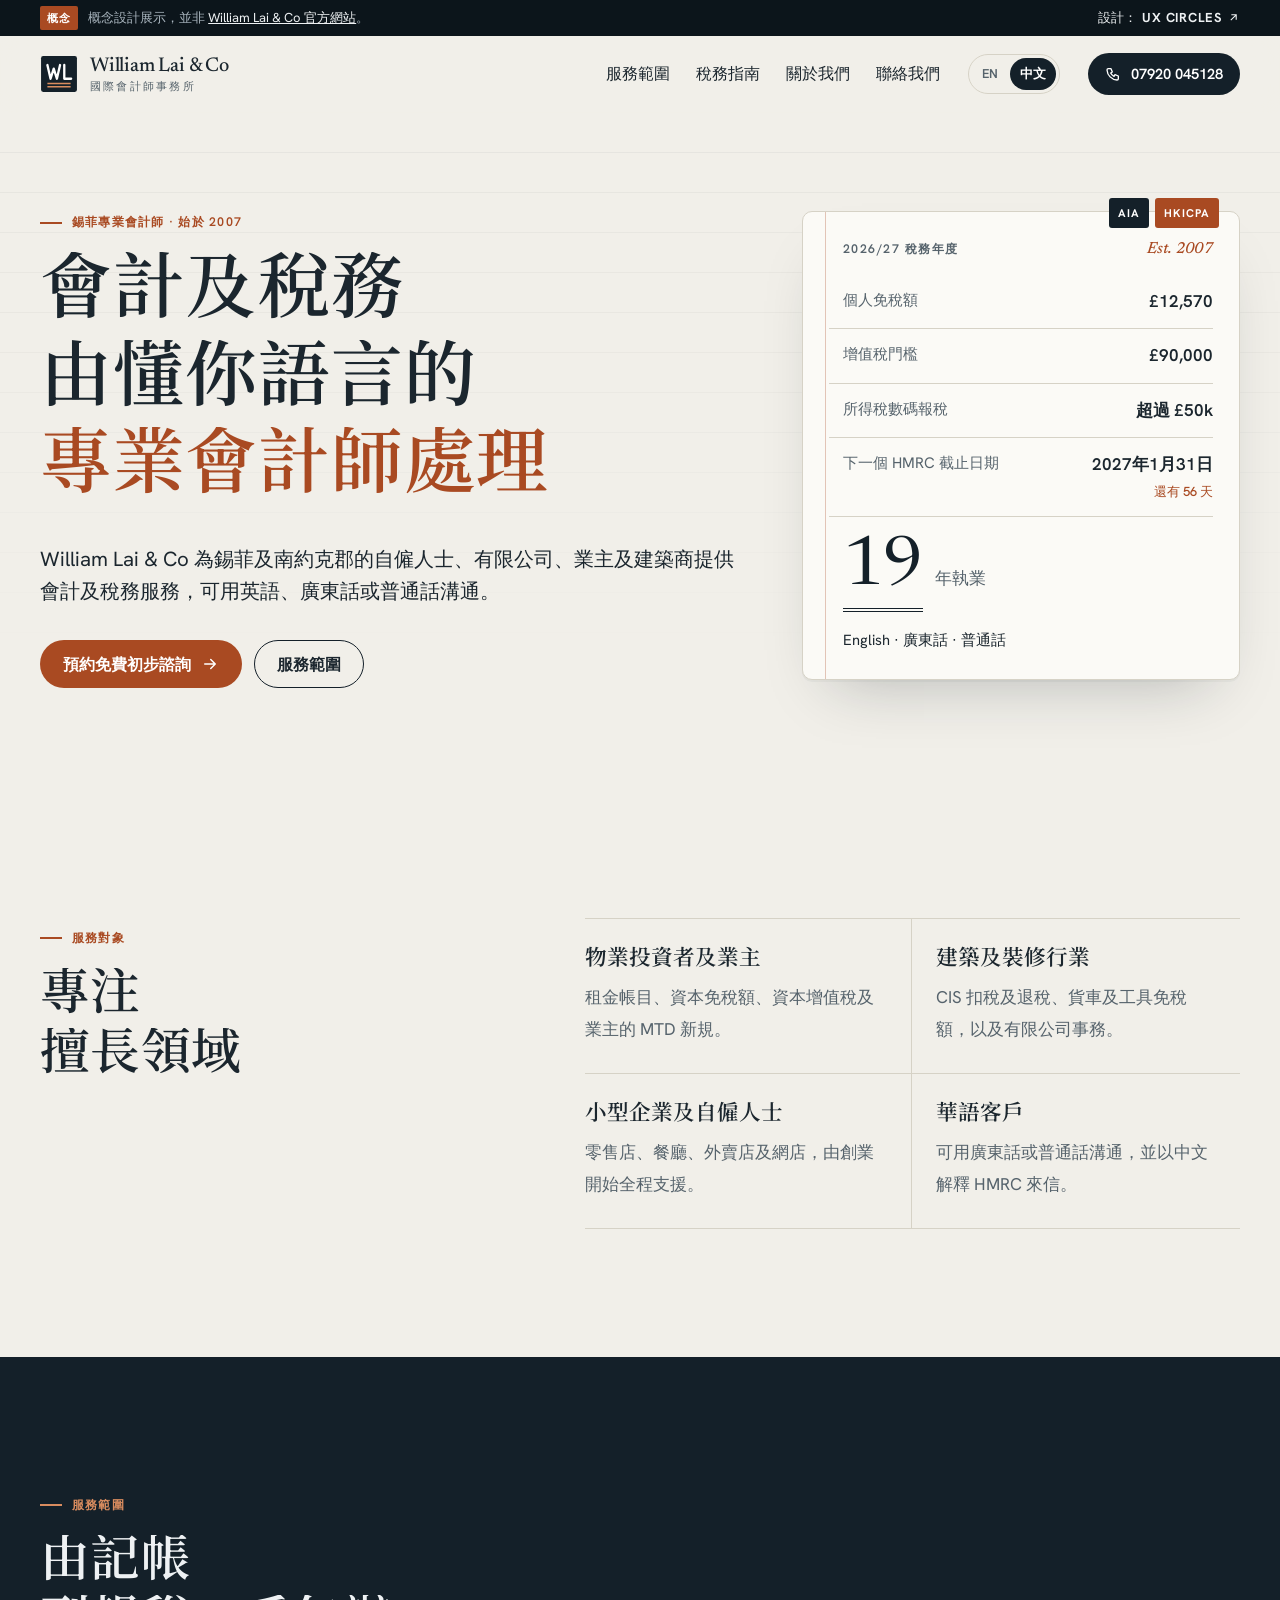
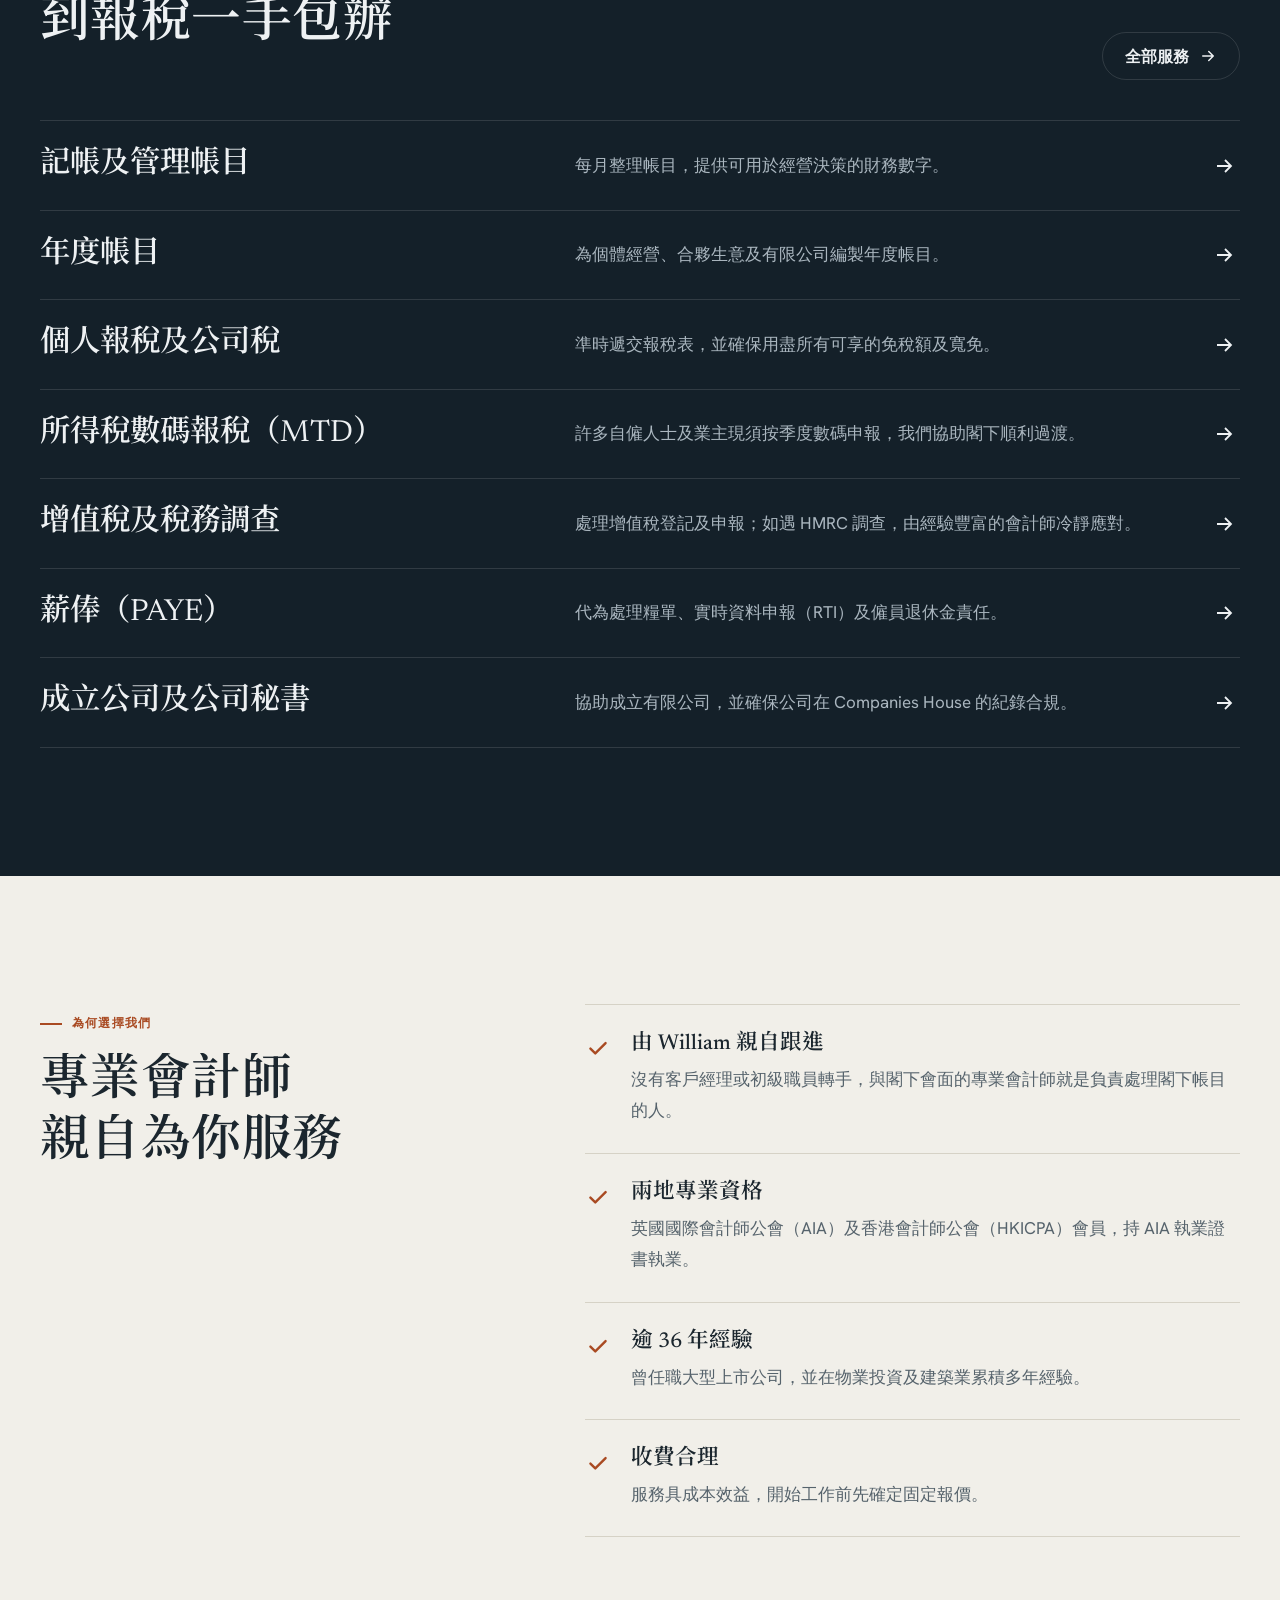
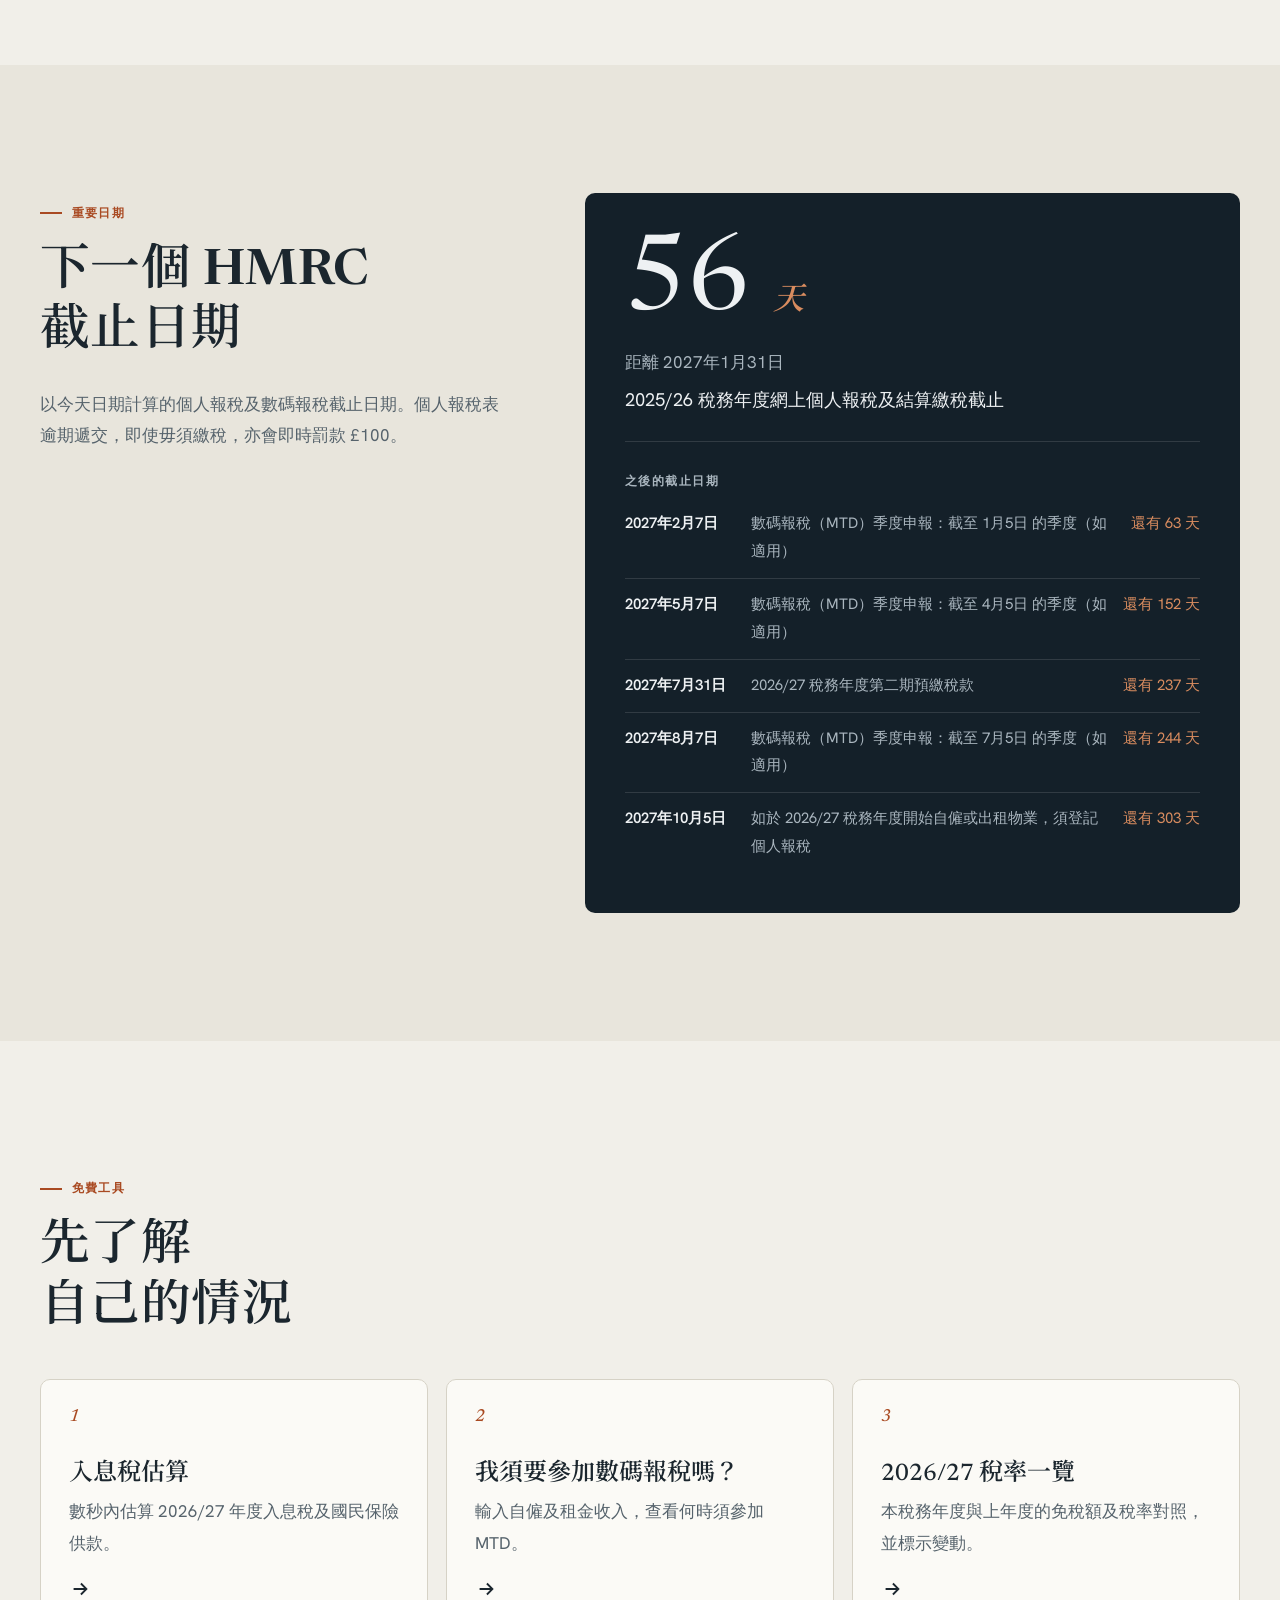
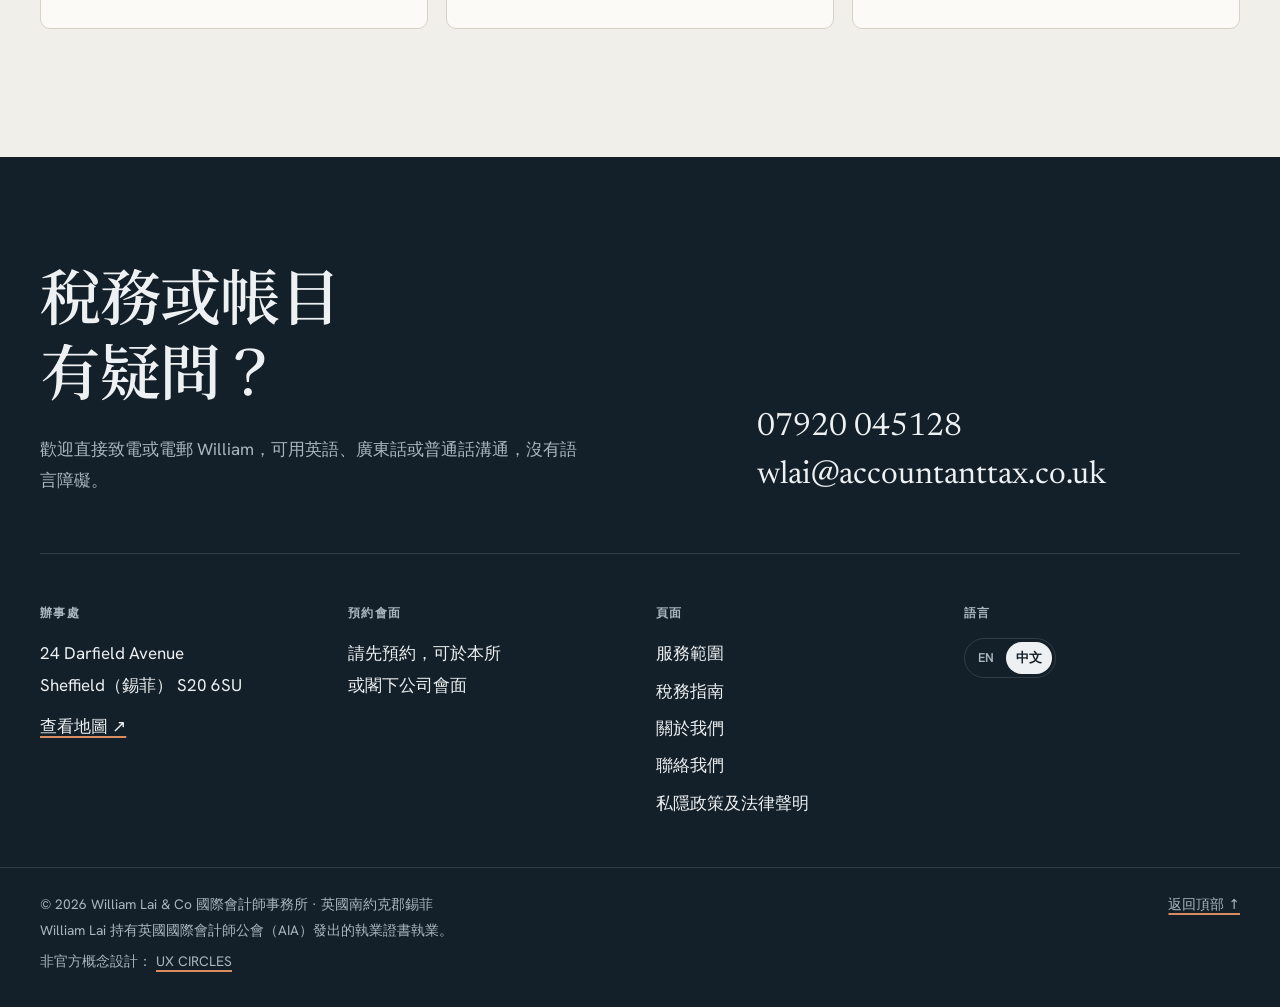
==== commit 6053e810: "Drop the full stop from the home page headline Co-Authored-By: Claude Opus 5.5 <noreply@anthropic.co" ====
--- a/zh/index.html
+++ b/zh/index.html
@@ -62,7 +62,7 @@
   <div class="wrap hero-grid">
     <div class="hero-copy">
       <p class="label reveal-up">錫菲專業會計師 · 始於 2007</p>
-      <h1 class="display split"><span class="line"><span>會計及稅務</span></span><span class="line"><span>由懂你語言的</span></span><span class="line"><span><em>專業會計師處理。</em></span></span></h1>
+      <h1 class="display split"><span class="line"><span>會計及稅務</span></span><span class="line"><span>由懂你語言的</span></span><span class="line"><span><em>專業會計師處理</em></span></span></h1>
       <p class="lead reveal-up">William Lai &amp; Co 為錫菲及南約克郡的自僱人士、有限公司、業主及建築商提供會計及稅務服務，可用英語、廣東話或普通話溝通。</p>
       <div class="hero-ctas reveal-up"><a class="btn btn-accent" href="contact.html"><span>預約免費初步諮詢</span><svg viewBox="0 0 24 24" aria-hidden="true"><path d="M5 12h14M13 6l6 6-6 6"/></svg></a><a class="btn btn-line" href="services.html">服務範圍</a></div>
     </div>
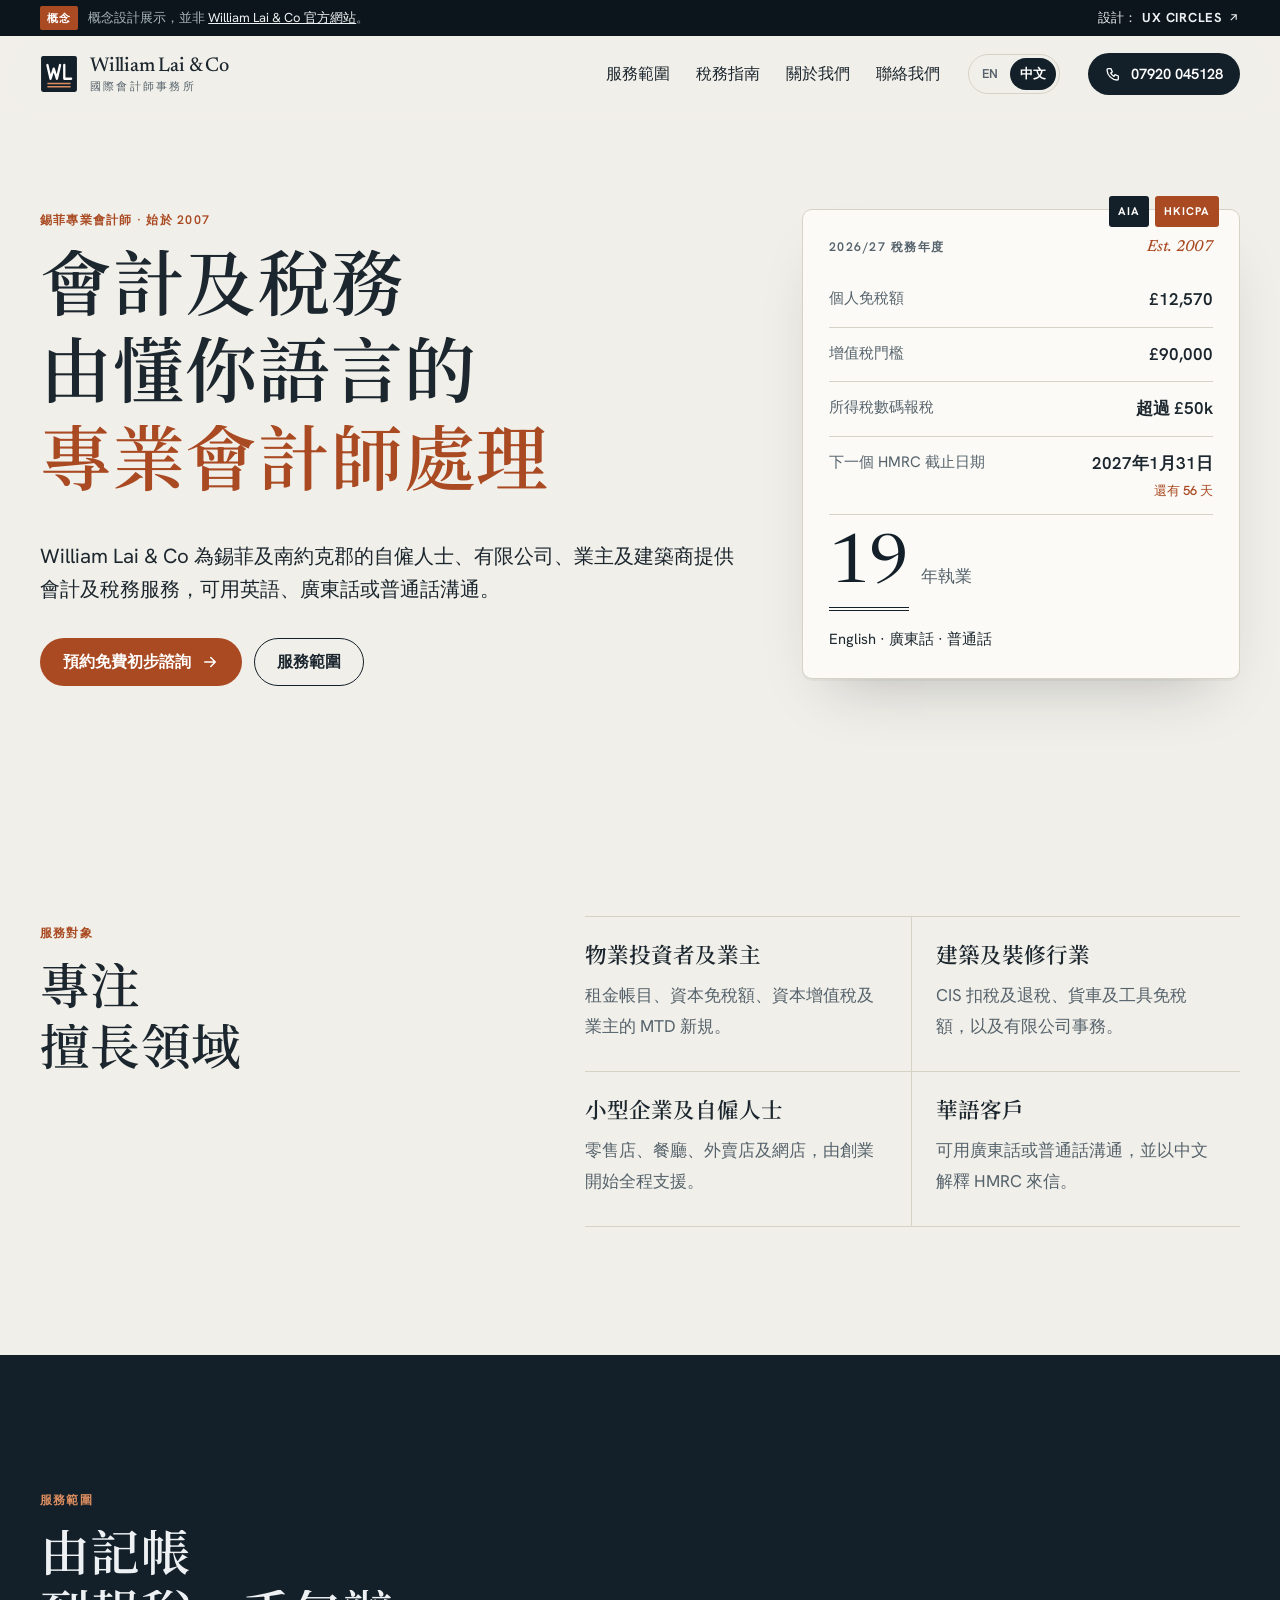
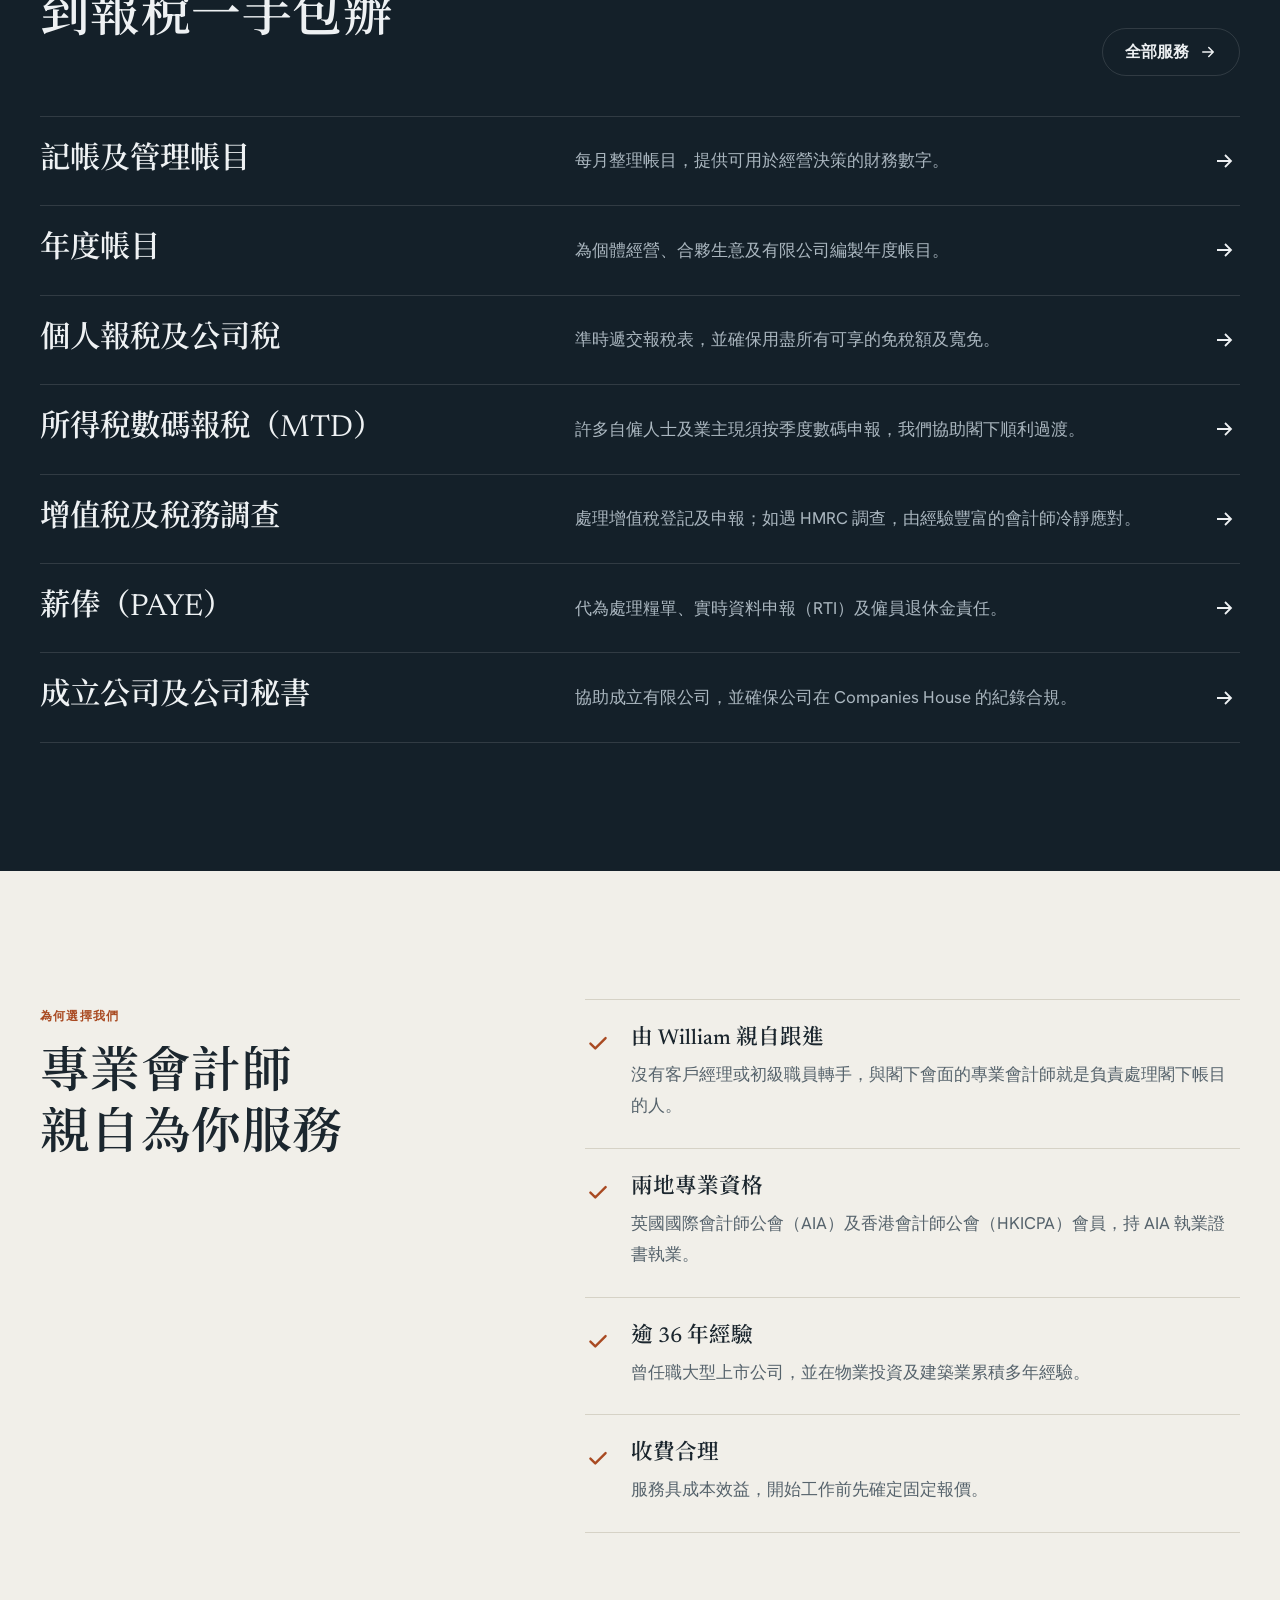
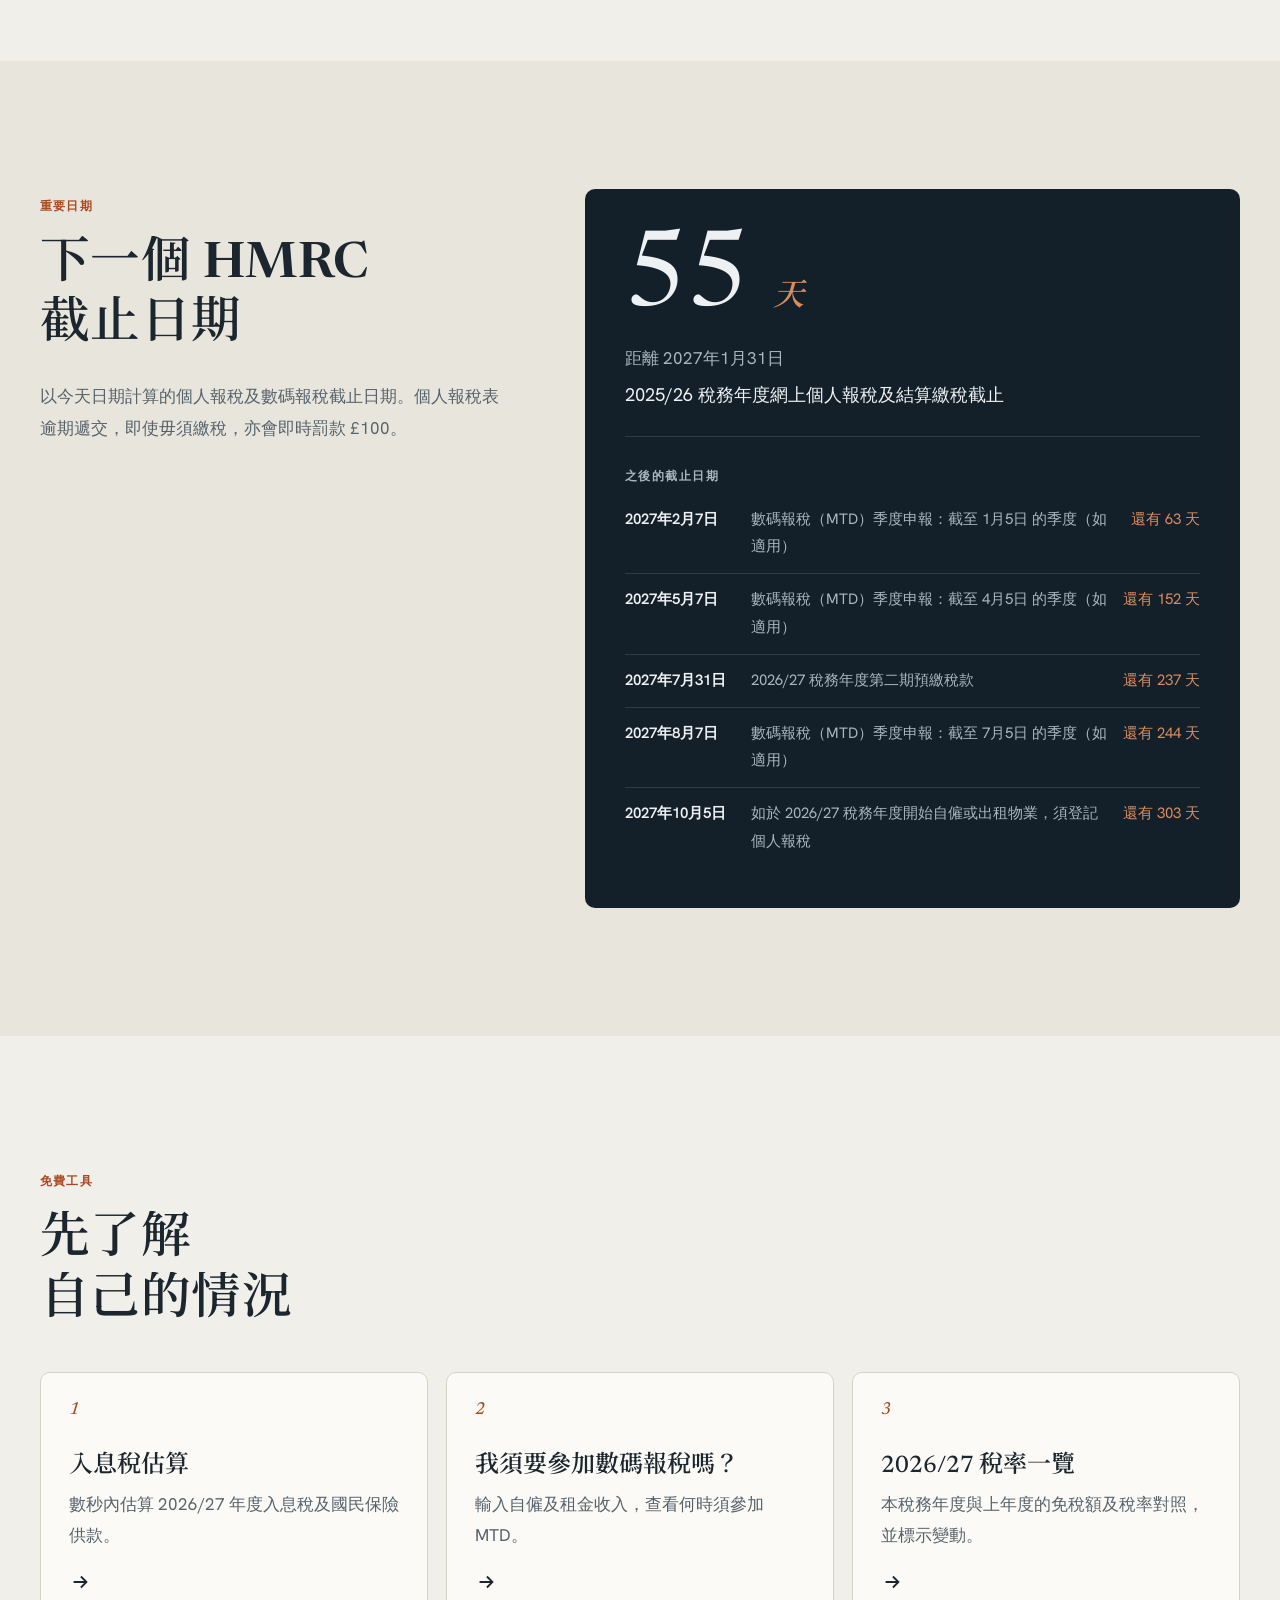
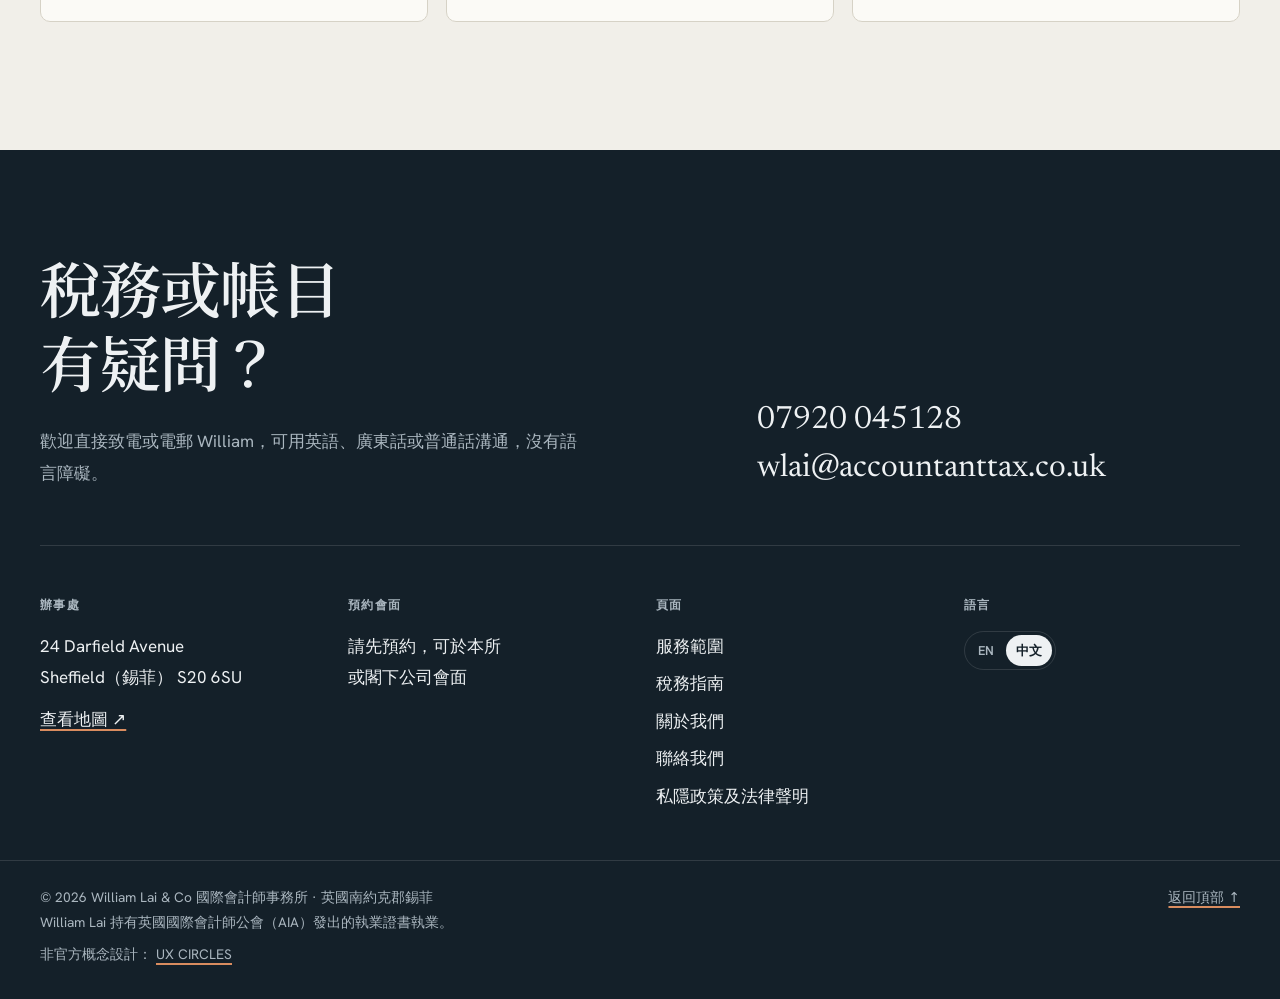
==== commit 014c12c6: "Remove decorative lines Drop the dash before section labels, the ruled-paper lines behind the home h" ====
--- a/zh/index.html
+++ b/zh/index.html
@@ -19,7 +19,7 @@
 <link rel="apple-touch-icon" href="../assets/img/apple-touch-icon.png">
 <link rel="preload" href="../assets/fonts/newsreader.woff2" as="font" type="font/woff2" crossorigin>
 <link rel="preload" href="../assets/fonts/noto-serif-tc-600.woff2" as="font" type="font/woff2" crossorigin>
-<link rel="stylesheet" href="../assets/css/style.css?v=17b1a040">
+<link rel="stylesheet" href="../assets/css/style.css?v=f42f1013">
 <script>document.documentElement.classList.add("js")</script>
 <script type="application/ld+json">{"@context": "https://schema.org", "@type": "AccountingService", "name": "William Lai & Co International Accountants", "url": "https://accountanttax.co.uk/", "telephone": "+44 7920 045128", "email": "wlai@accountanttax.co.uk", "foundingDate": "2007", "founder": {"@type": "Person", "name": "William Lai", "memberOf": [{"@type": "Organization", "name": "Association of International Accountants"}, {"@type": "Organization", "name": "Hong Kong Institute of Certified Public Accountants"}]}, "address": {"@type": "PostalAddress", "streetAddress": "24 Darfield Avenue", "addressLocality": "Sheffield", "postalCode": "S20 6SU", "addressCountry": "GB"}, "areaServed": ["Sheffield", "South Yorkshire", "United Kingdom"], "knowsLanguage": ["en", "yue", "cmn"]}</script>
 </head>
--- a/assets/css/style.css
+++ b/assets/css/style.css
@@ -53,7 +53,6 @@
 .h3 { font: 500 clamp(1.35rem, 2.2vw, 1.7rem)/1.2 var(--display); margin-bottom: .5em; }
 :lang(zh) .display, :lang(zh) .page-title, :lang(zh) .h2, :lang(zh) .h3 { font-weight: 600; letter-spacing: .01em; line-height: 1.22; }
 .label { display: inline-flex; align-items: center; gap: 10px; font-size: .78rem; font-weight: 600; letter-spacing: .14em; text-transform: uppercase; color: var(--copper); margin-bottom: 18px; }
-.label::before { content: ""; width: 22px; height: 2px; background: currentColor; }
 :lang(zh) .label { letter-spacing: .1em; }
 .lead { font-size: clamp(1.1rem, 1.6vw, 1.28rem); line-height: 1.6; color: var(--text); max-width: 38em; }
 .muted { color: var(--muted); }
@@ -157,23 +156,21 @@
 
 /* ---------------------------------------------------------------- hero */
 .hero { padding: clamp(48px, 7vw, 96px) 0 clamp(64px, 8vw, 112px); position: relative; }
-.hero::before { content: ""; position: absolute; inset: 0; background-image: repeating-linear-gradient(to bottom, transparent 0 39px, rgb(20 32 41 / .05) 39px 40px); mask-image: linear-gradient(to bottom, #000 0%, transparent 85%); -webkit-mask-image: linear-gradient(to bottom, #000 0%, transparent 85%); pointer-events: none; }
 .hero-grid { position: relative; display: grid; grid-template-columns: minmax(0, 7fr) minmax(0, 4.4fr); gap: clamp(32px, 5vw, 72px); align-items: center; }
 .hero .lead { margin: 28px 0 32px; }
 .hero-ctas { display: flex; flex-wrap: wrap; gap: 12px; }
 
 /* the ledger card */
 .ledger { background: var(--card); border: 1px solid var(--line); border-radius: 10px; padding: 26px 26px 22px; box-shadow: 0 30px 60px -30px rgb(20 32 41 / .28), 0 2px 0 rgb(20 32 41 / .04); position: relative; }
-.ledger::before { content: ""; position: absolute; left: 22px; top: 0; bottom: 0; width: 1px; background: rgb(169 74 34 / .3); }
-.ledger-h { display: flex; justify-content: space-between; align-items: baseline; padding-left: 14px; font-weight: 600; font-size: .78rem; letter-spacing: .12em; text-transform: uppercase; color: var(--muted); margin-bottom: 14px; }
+.ledger-h { display: flex; justify-content: space-between; align-items: baseline; font-weight: 600; font-size: .78rem; letter-spacing: .12em; text-transform: uppercase; color: var(--muted); margin-bottom: 14px; }
 .ledger-est { font: italic 500 1rem var(--display); letter-spacing: 0; text-transform: none; color: var(--copper); }
 .ledger-rows { margin: 0; }
-.ledger-rows > div { display: flex; justify-content: space-between; gap: 16px; padding: 11px 0 11px 14px; border-bottom: 1px solid var(--line); }
+.ledger-rows > div { display: flex; justify-content: space-between; gap: 16px; padding: 11px 0; border-bottom: 1px solid var(--line); }
 .ledger-rows dt { color: var(--muted); font-size: .95rem; }
 .ledger-rows dd { margin: 0; font-weight: 600; font-variant-numeric: tabular-nums; text-align: right; }
 .ledger-next dd { display: flex; flex-direction: column; align-items: flex-end; }
 .ledger-next small { font-weight: 500; color: var(--copper); font-size: .82rem; }
-.ledger-total { padding: 18px 0 4px 14px; }
+.ledger-total { padding: 18px 0 4px; }
 .ledger-total p:first-child { display: flex; align-items: baseline; gap: 12px; margin: 0; }
 .ledger-num { font: 400 4.2rem/1 var(--display); color: var(--ink); font-variant-numeric: tabular-nums; padding-bottom: 6px; border-bottom: 4px double var(--ink); }
 .ledger-total span:not(.ledger-num) { color: var(--muted); }
@@ -313,7 +310,6 @@
 
 /* ---------------------------------------------------------------- about */
 .portrait { margin: 0; aspect-ratio: 4 / 5; border-radius: 10px; background: linear-gradient(160deg, var(--ink-2), var(--ink)); color: var(--on-ink); display: flex; flex-direction: column; justify-content: space-between; padding: 28px; position: relative; overflow: hidden; }
-.portrait::after { content: ""; position: absolute; inset: 0; background-image: repeating-linear-gradient(to bottom, transparent 0 31px, rgb(255 255 255 / .06) 31px 32px); }
 .portrait-mono { font: italic 400 clamp(6rem, 14vw, 10rem)/1 var(--display); color: var(--copper-2); position: relative; z-index: 1; }
 .portrait figcaption { position: relative; z-index: 1; font: 500 1.4rem/1.3 var(--display); }
 .portrait small { font: 600 .74rem var(--sans); letter-spacing: .14em; color: var(--on-ink-2); }
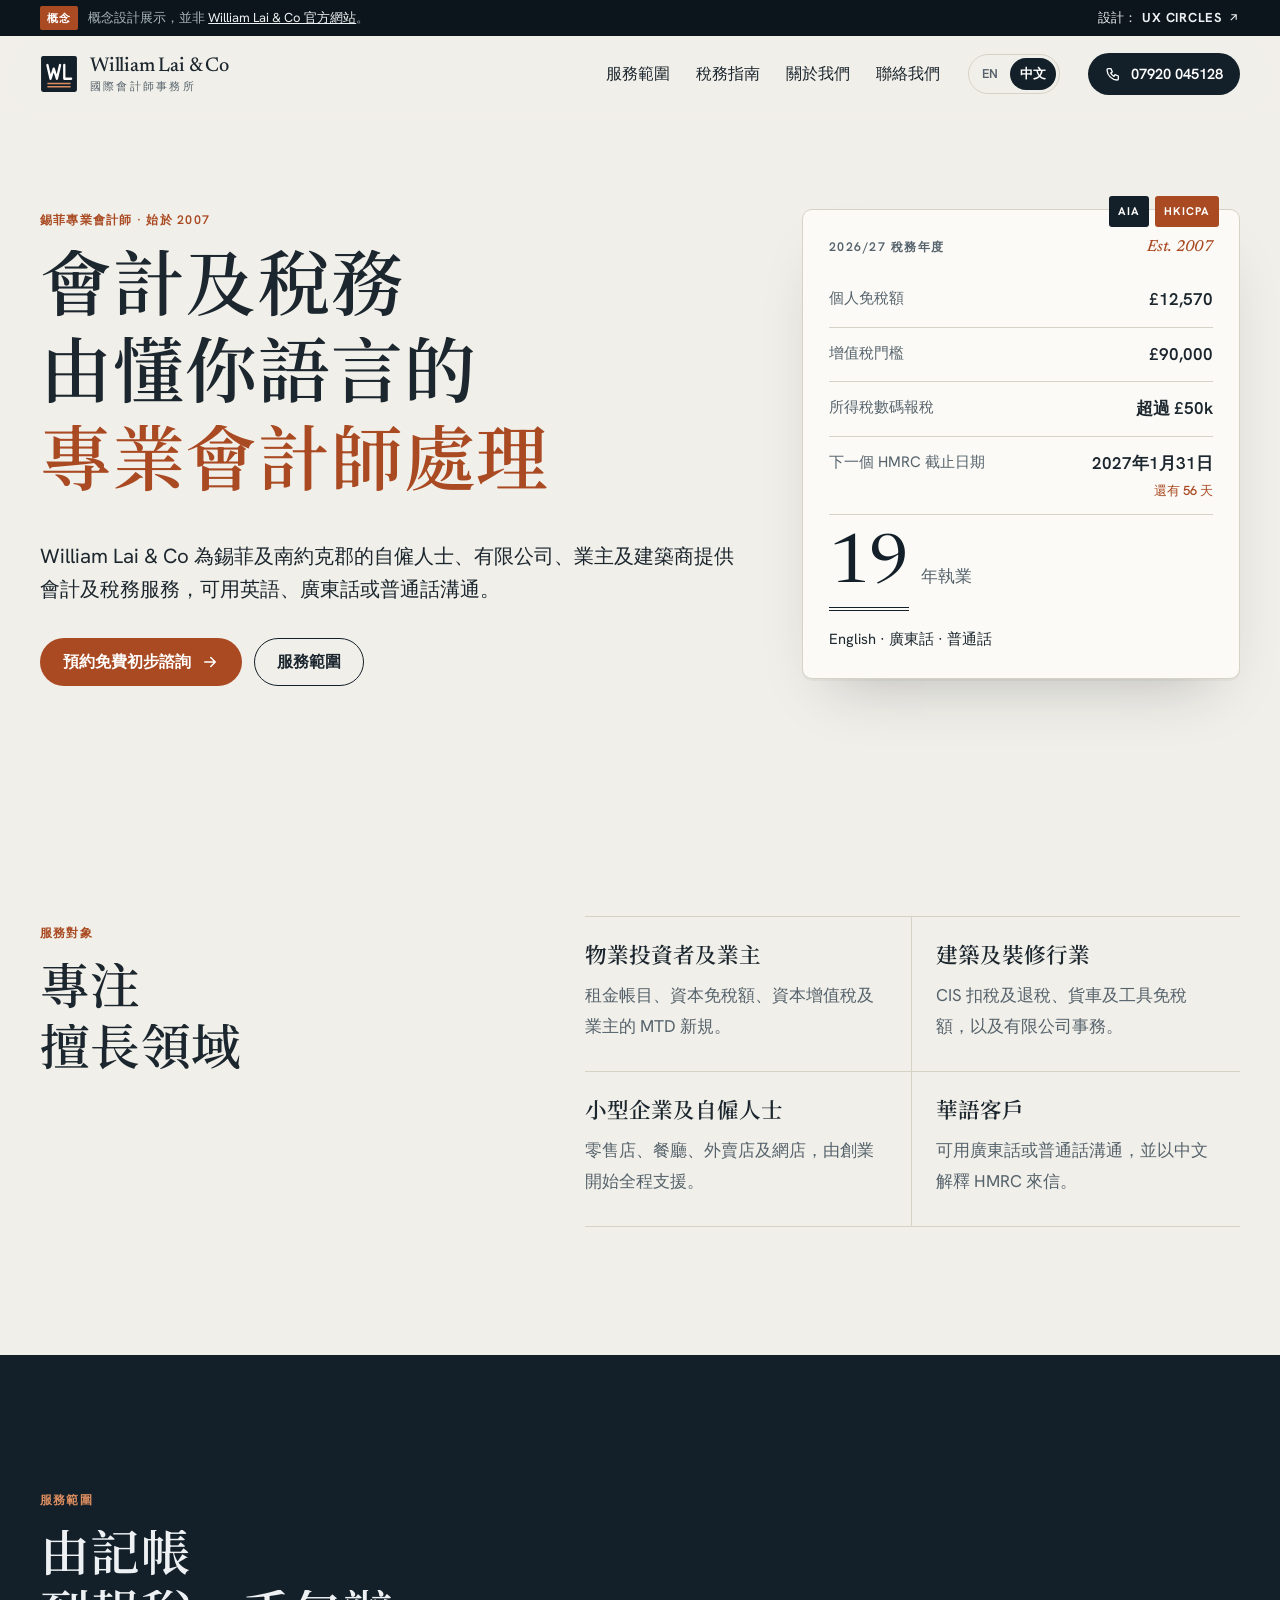
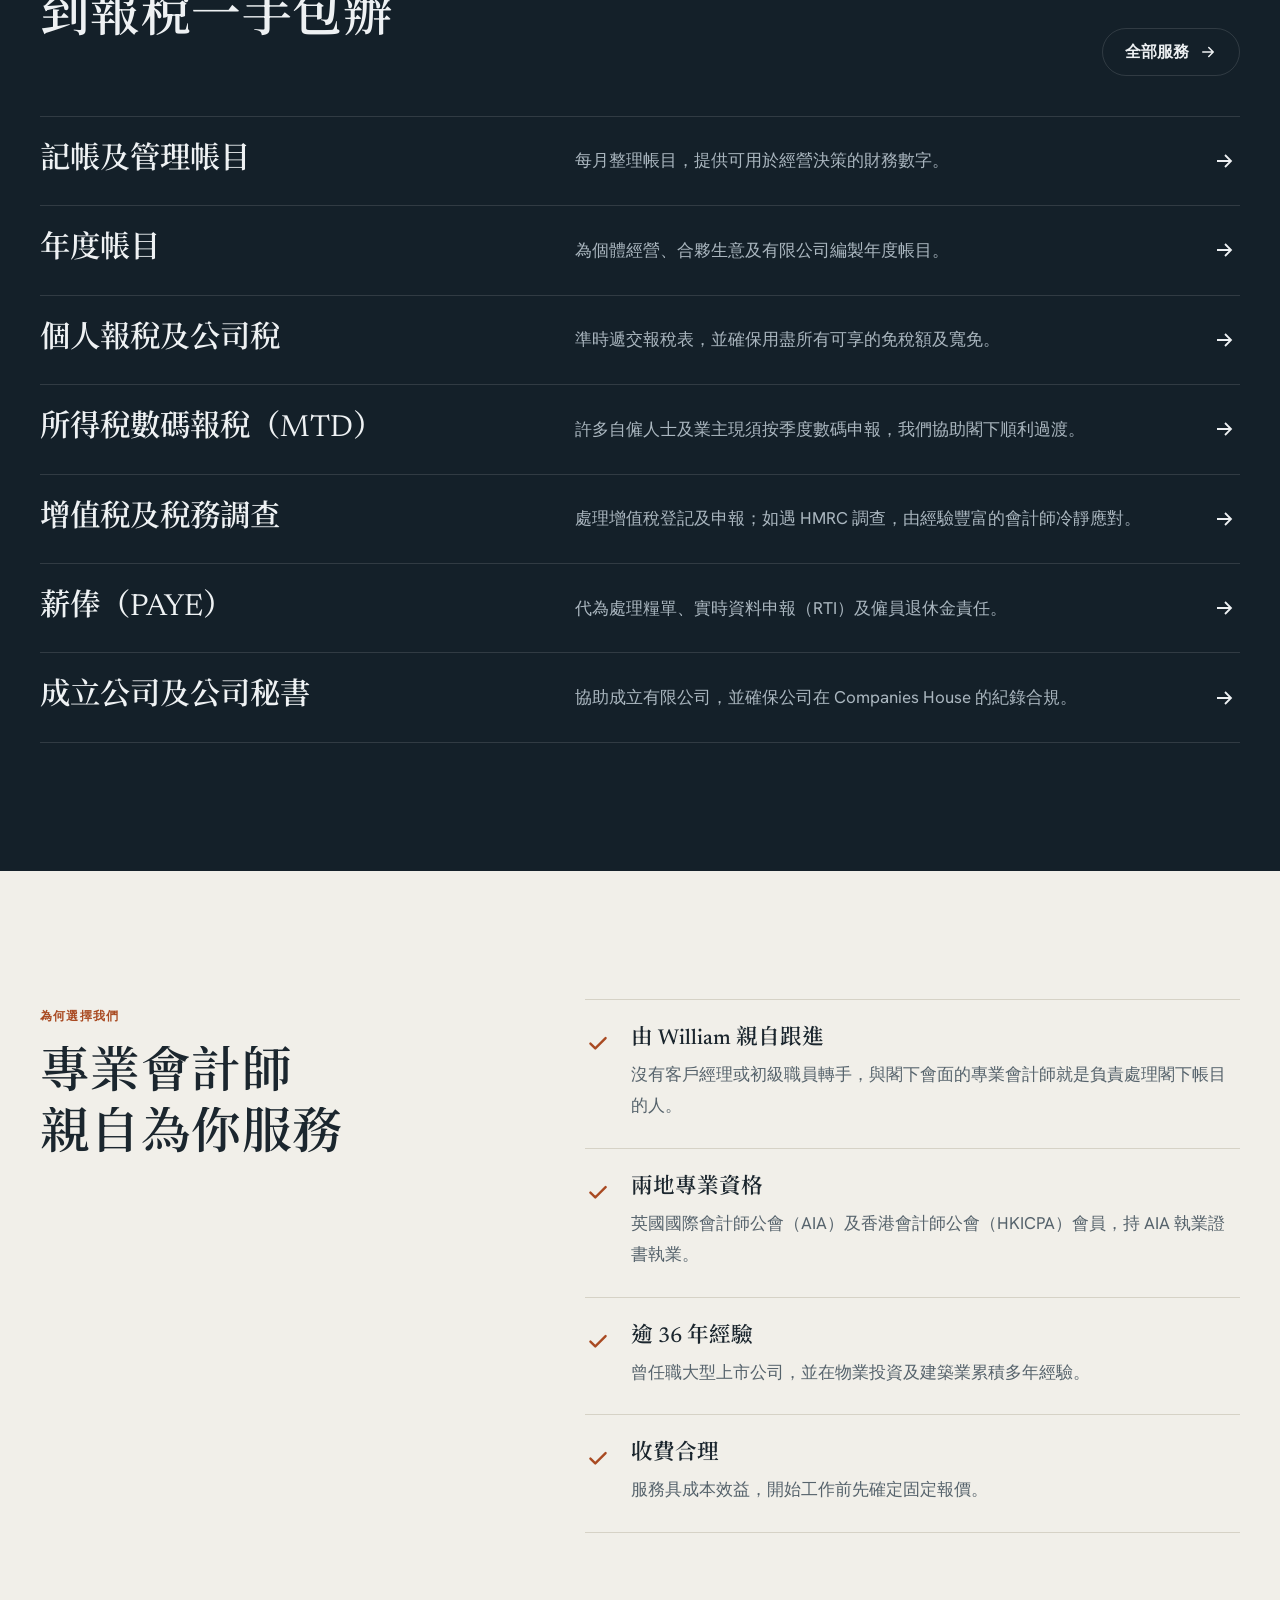
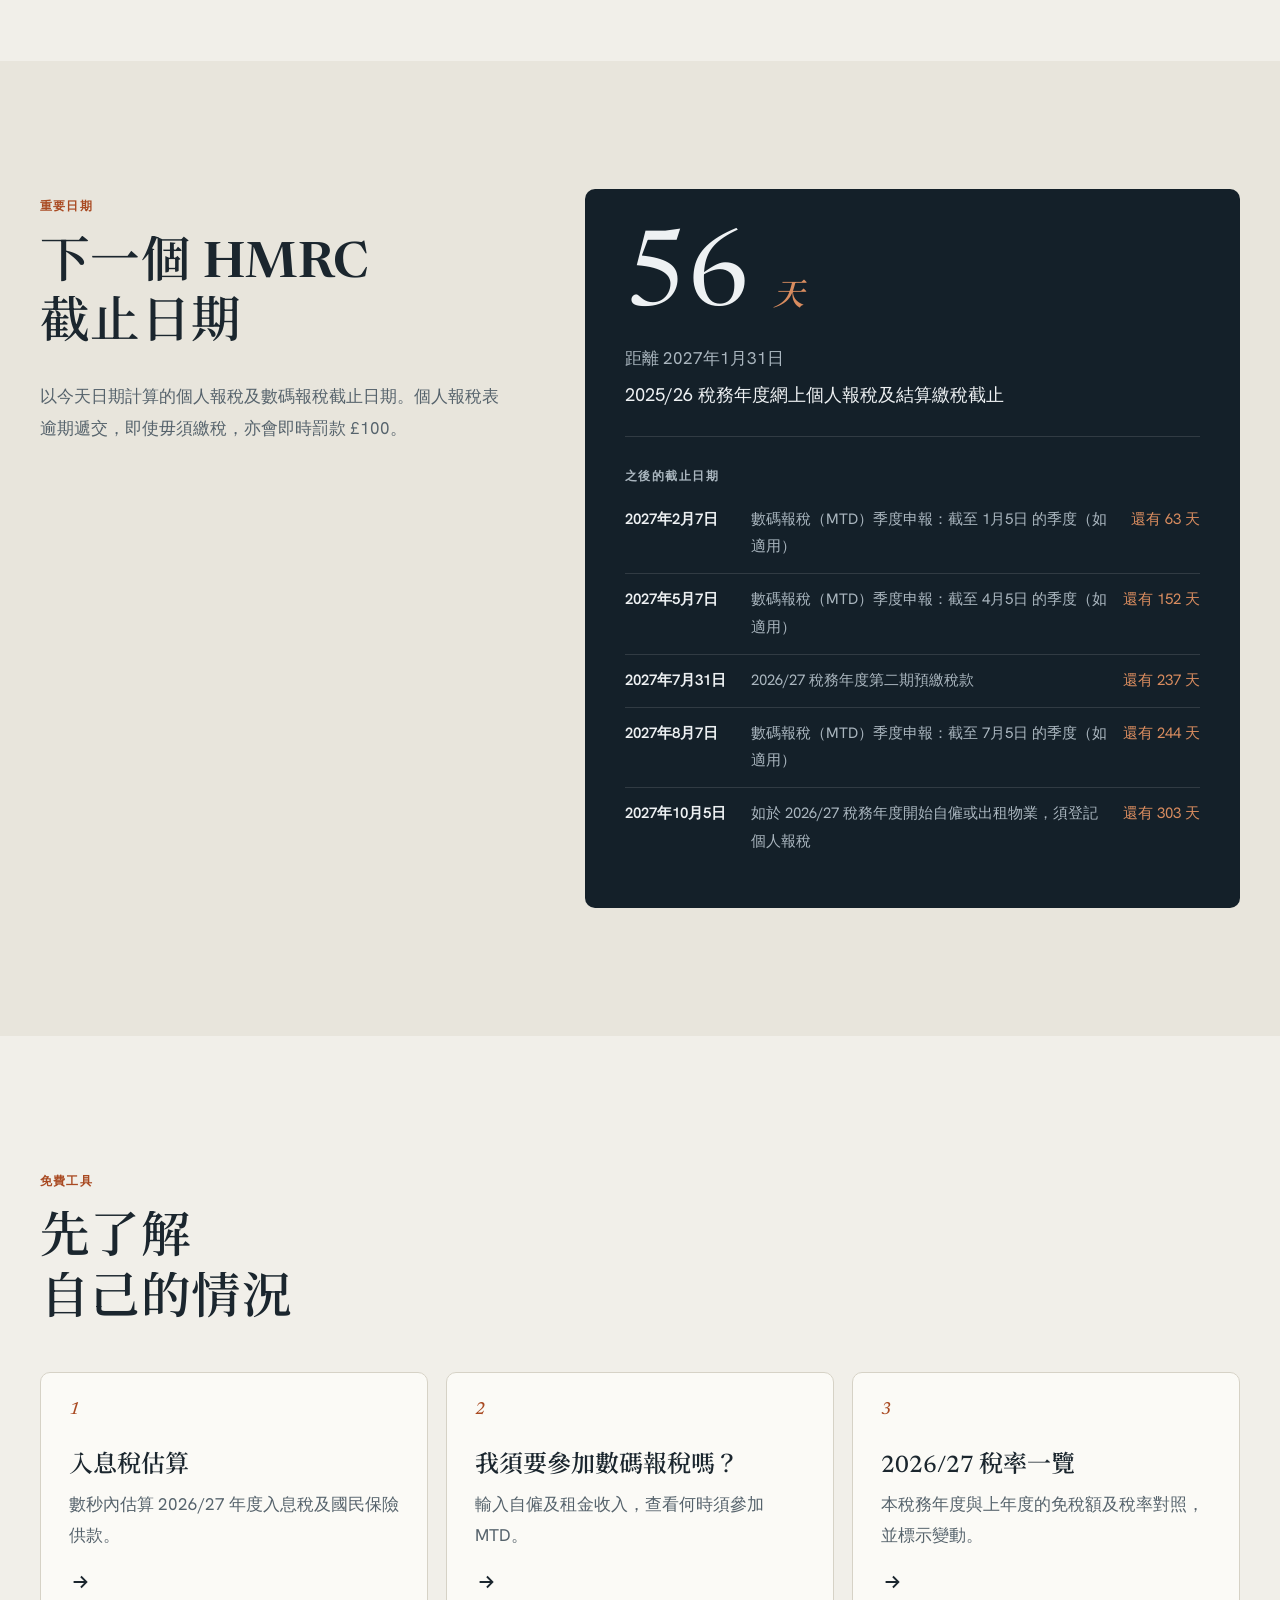
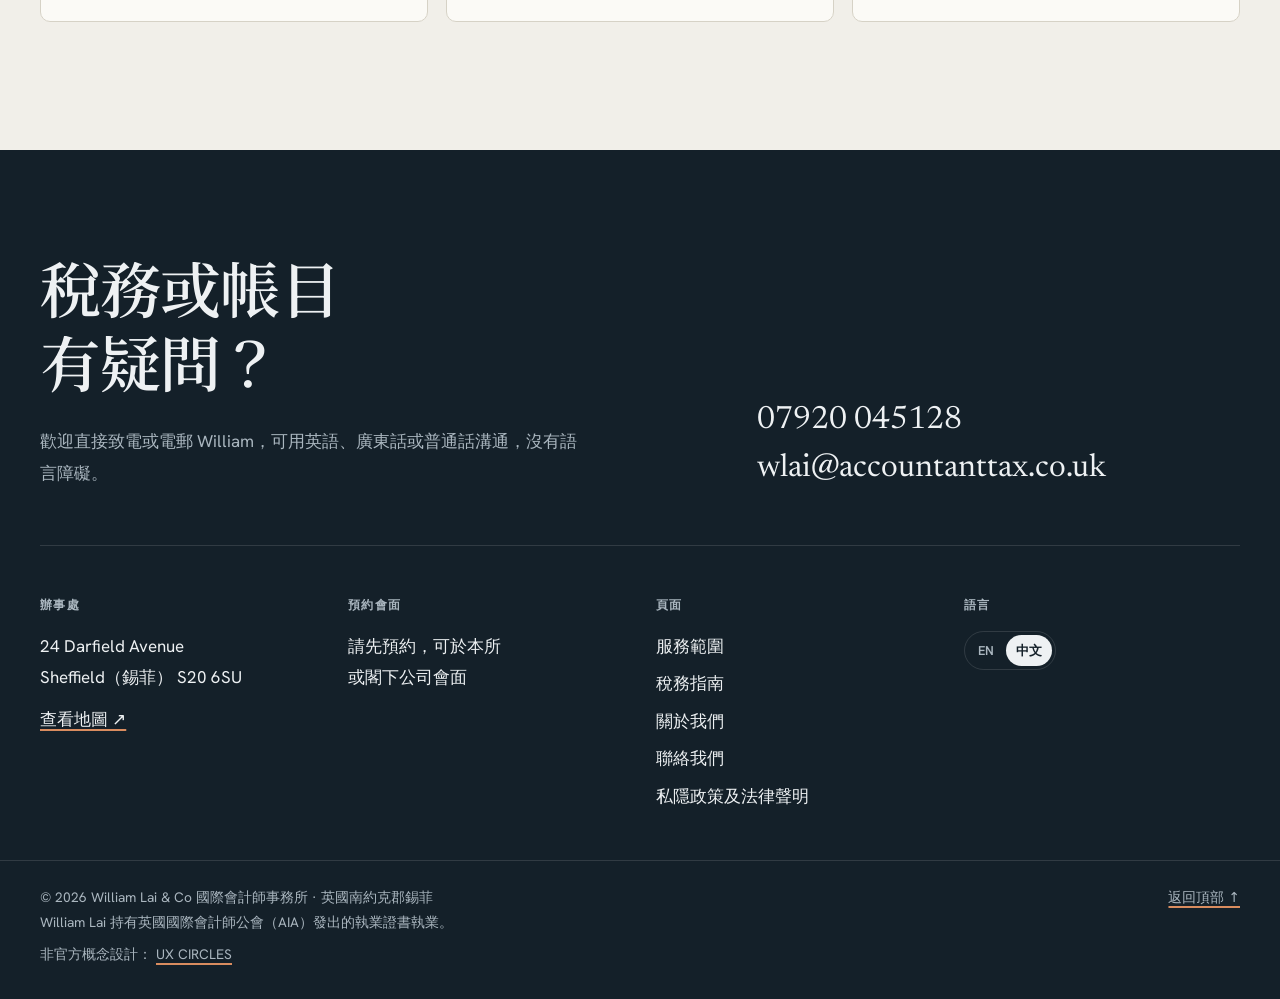
==== commit a36a1157: "Point UX Circles links to the professionals page Co-Authored-By: Claude Opus 5.5 <noreply@anthropic." ====
--- a/zh/index.html
+++ b/zh/index.html
@@ -3,6 +3,7 @@
 <head>
 <meta charset="utf-8">
 <meta name="viewport" content="width=device-width, initial-scale=1">
+<meta name="robots" content="noindex, nofollow">
 <title>William Lai &amp; Co | 錫菲會計師 · 中英雙語會計及稅務服務</title>
 <meta name="description" content="自 2007 年起於錫菲執業的專業會計師：帳目、個人報稅、公司稅、增值稅、薪俸及數碼報稅，可用英語、廣東話及普通話溝通。">
 <link rel="canonical" href="https://accountanttax.co.uk/zh/">
@@ -28,7 +29,7 @@
 <div class="concept-bar" role="note">
   <div class="wrap concept-inner">
     <p><span class="concept-tag">概念</span><span class="concept-long">概念設計展示，並非 <a href="https://accountanttax.co.uk/" target="_blank" rel="noopener">William Lai &amp; Co 官方網站</a>。</span></p>
-    <a href="https://ux-circles.com/web" target="_blank" rel="noopener"><span class="concept-by">設計：</span><strong>UX CIRCLES</strong> <svg viewBox="0 0 24 24" aria-hidden="true"><path d="M7 17 17 7M8 7h9v9"/></svg></a>
+    <a href="https://ux-circles.com/professionals" target="_blank" rel="noopener"><span class="concept-by">設計：</span><strong>UX CIRCLES</strong> <svg viewBox="0 0 24 24" aria-hidden="true"><path d="M7 17 17 7M8 7h9v9"/></svg></a>
   </div>
 </div>
 <header class="site-header" data-header>
@@ -181,7 +182,7 @@
     </div>
   </div>
   <div class="wrap footer-base">
-    <span>© <span data-year>2026</span> William Lai &amp; Co 國際會計師事務所 · 英國南約克郡錫菲<br>William Lai 持有英國國際會計師公會（AIA）發出的執業證書執業。<br><span class="concept-note">非官方概念設計： <a class="u" href="https://ux-circles.com/web" target="_blank" rel="noopener">UX CIRCLES</a></span></span>
+    <span>© <span data-year>2026</span> William Lai &amp; Co 國際會計師事務所 · 英國南約克郡錫菲<br>William Lai 持有英國國際會計師公會（AIA）發出的執業證書執業。<br><span class="concept-note">非官方概念設計： <a class="u" href="https://ux-circles.com/professionals" target="_blank" rel="noopener">UX CIRCLES</a></span></span>
     <a href="#main" class="u">返回頂部 ↑</a>
   </div>
 </footer>
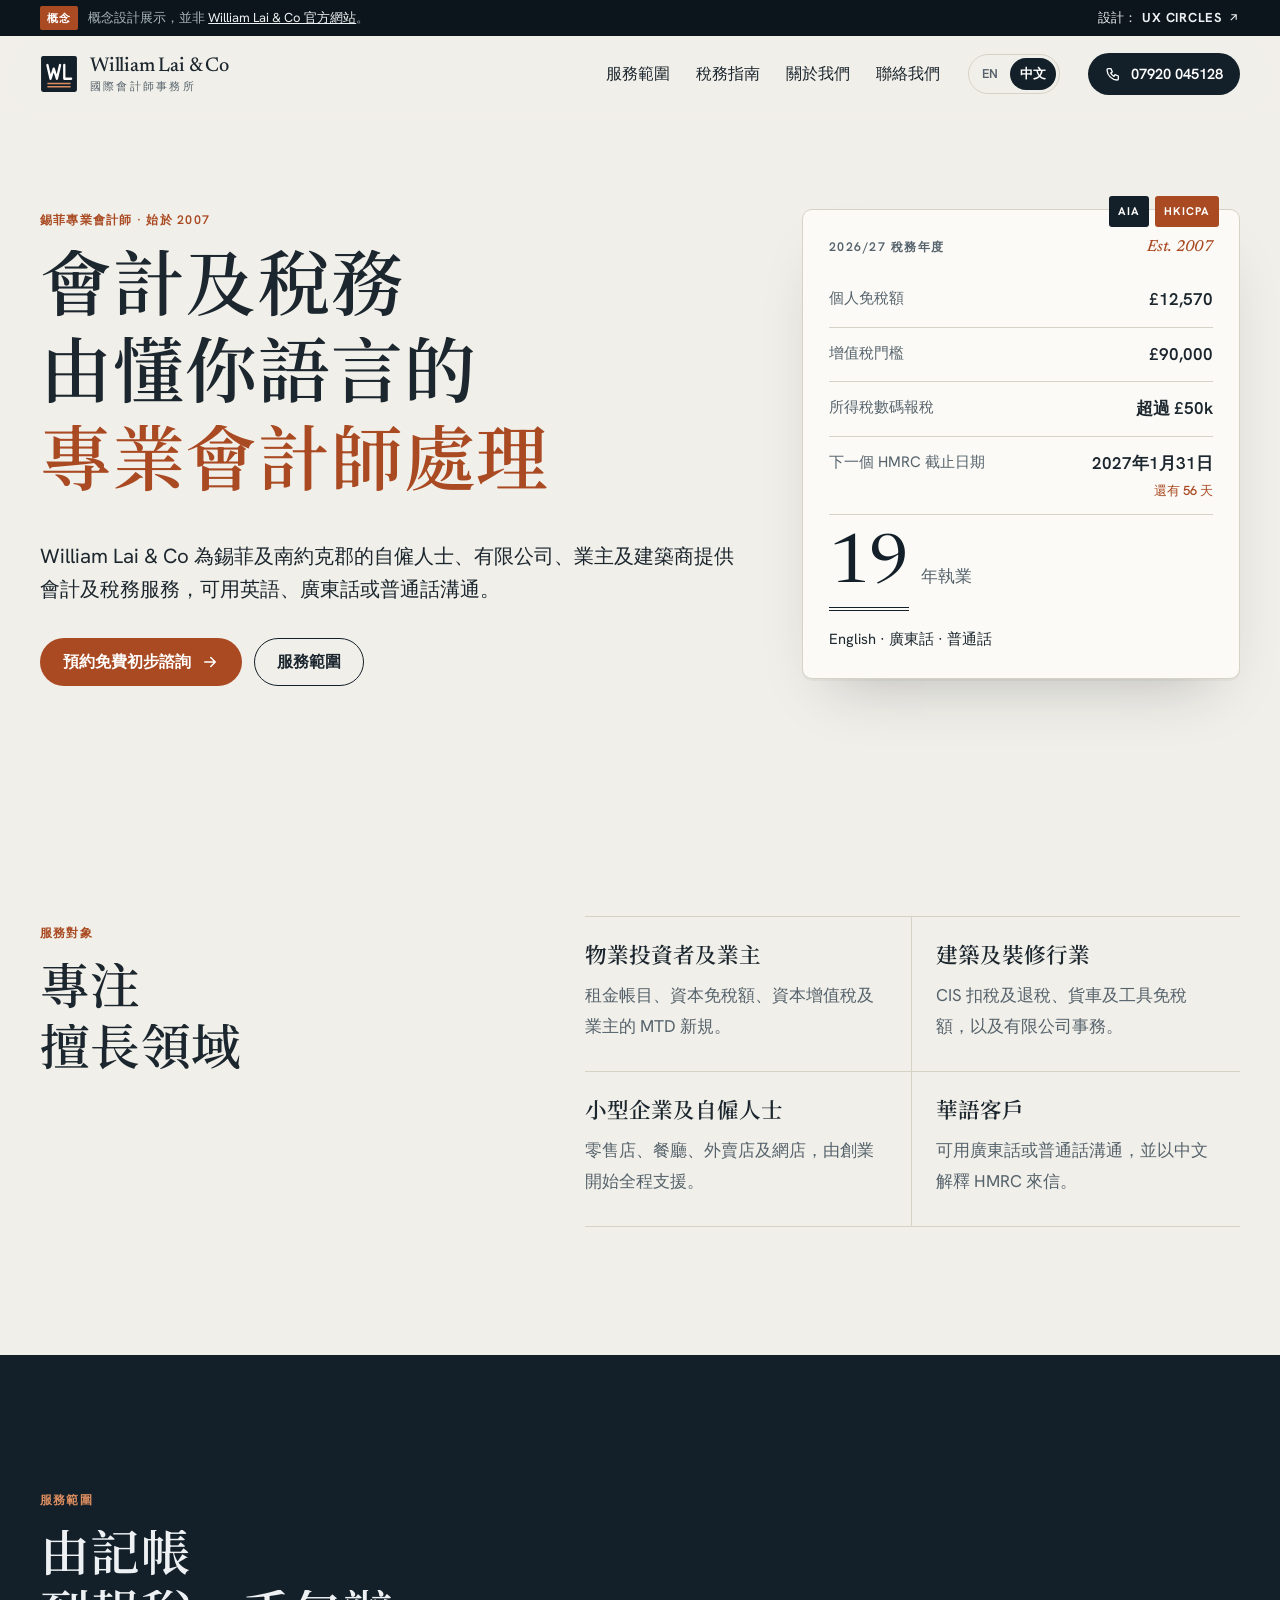
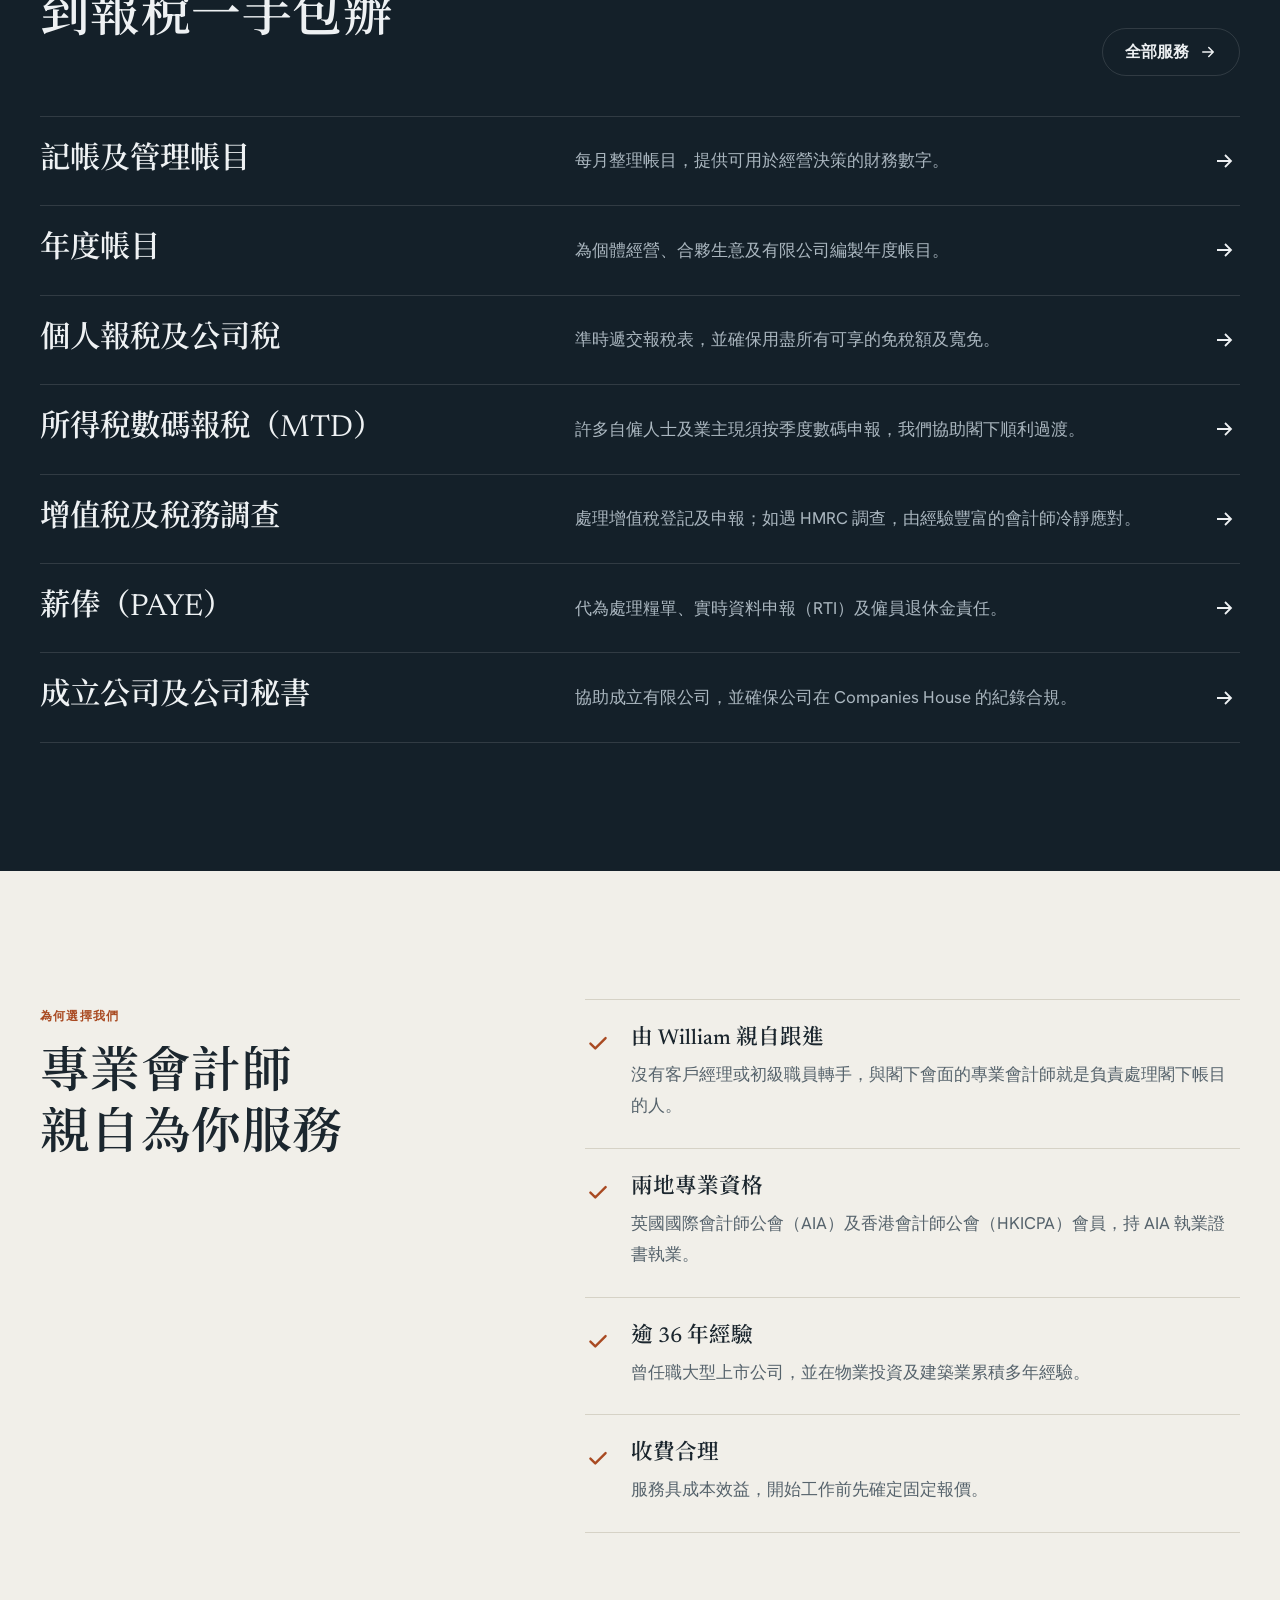
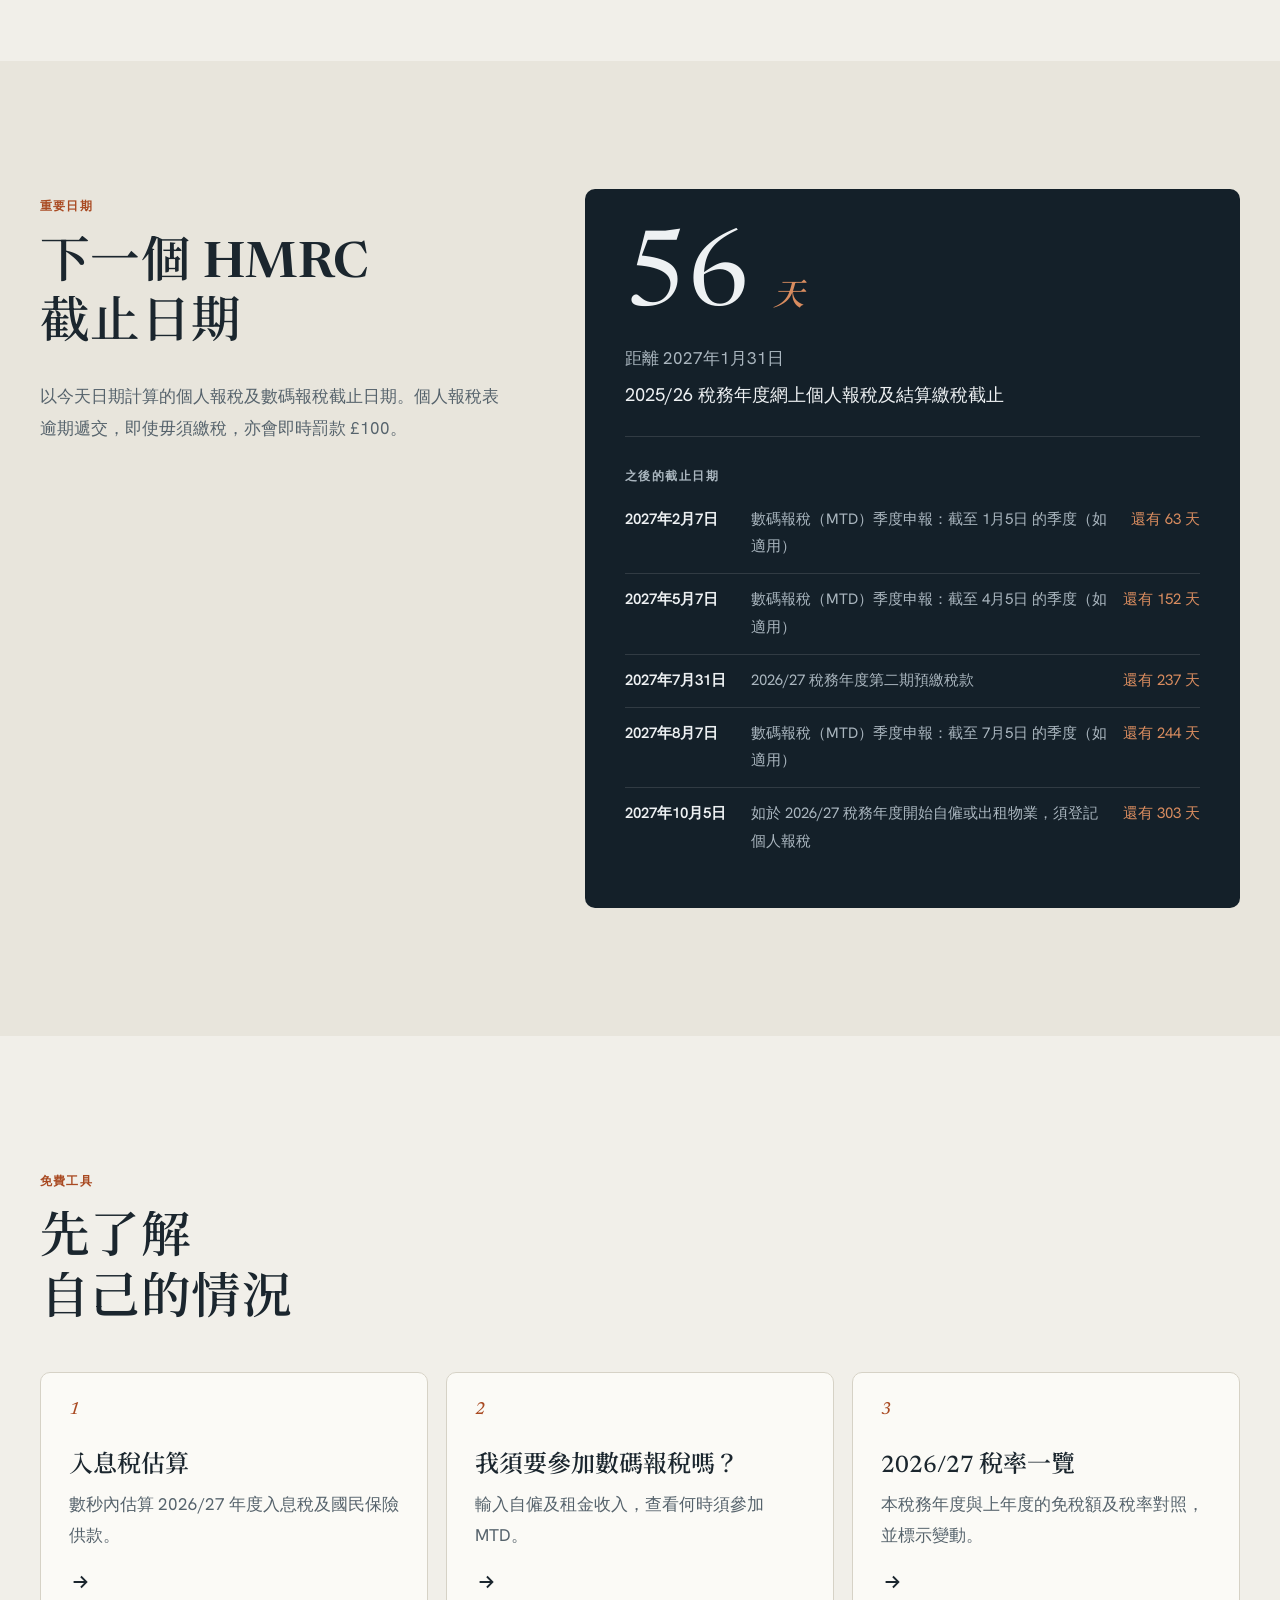
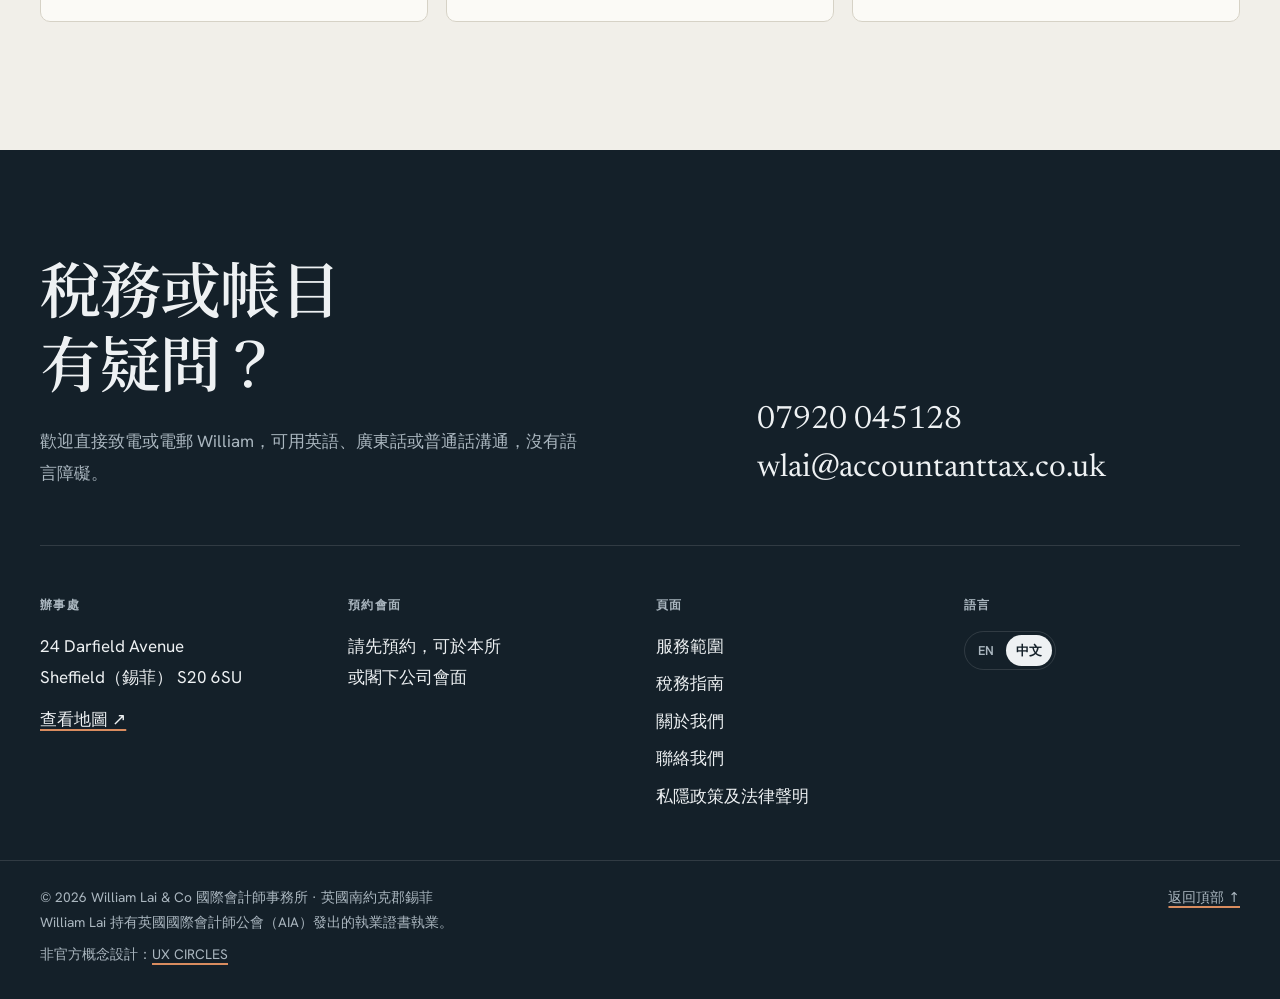
==== commit 22ded6f4: "Standardise the UX CIRCLES concept credit Concept bar reads "Designed by UX CIRCLES" (設計：/设计：UX CIRC" ====
--- a/zh/index.html
+++ b/zh/index.html
@@ -182,7 +182,7 @@
     </div>
   </div>
   <div class="wrap footer-base">
-    <span>© <span data-year>2026</span> William Lai &amp; Co 國際會計師事務所 · 英國南約克郡錫菲<br>William Lai 持有英國國際會計師公會（AIA）發出的執業證書執業。<br><span class="concept-note">非官方概念設計： <a class="u" href="https://ux-circles.com/professionals" target="_blank" rel="noopener">UX CIRCLES</a></span></span>
+    <span>© <span data-year>2026</span> William Lai &amp; Co 國際會計師事務所 · 英國南約克郡錫菲<br>William Lai 持有英國國際會計師公會（AIA）發出的執業證書執業。<br><span class="concept-note">非官方概念設計：<a class="u" href="https://ux-circles.com/professionals" target="_blank" rel="noopener">UX CIRCLES</a></span></span>
     <a href="#main" class="u">返回頂部 ↑</a>
   </div>
 </footer>
